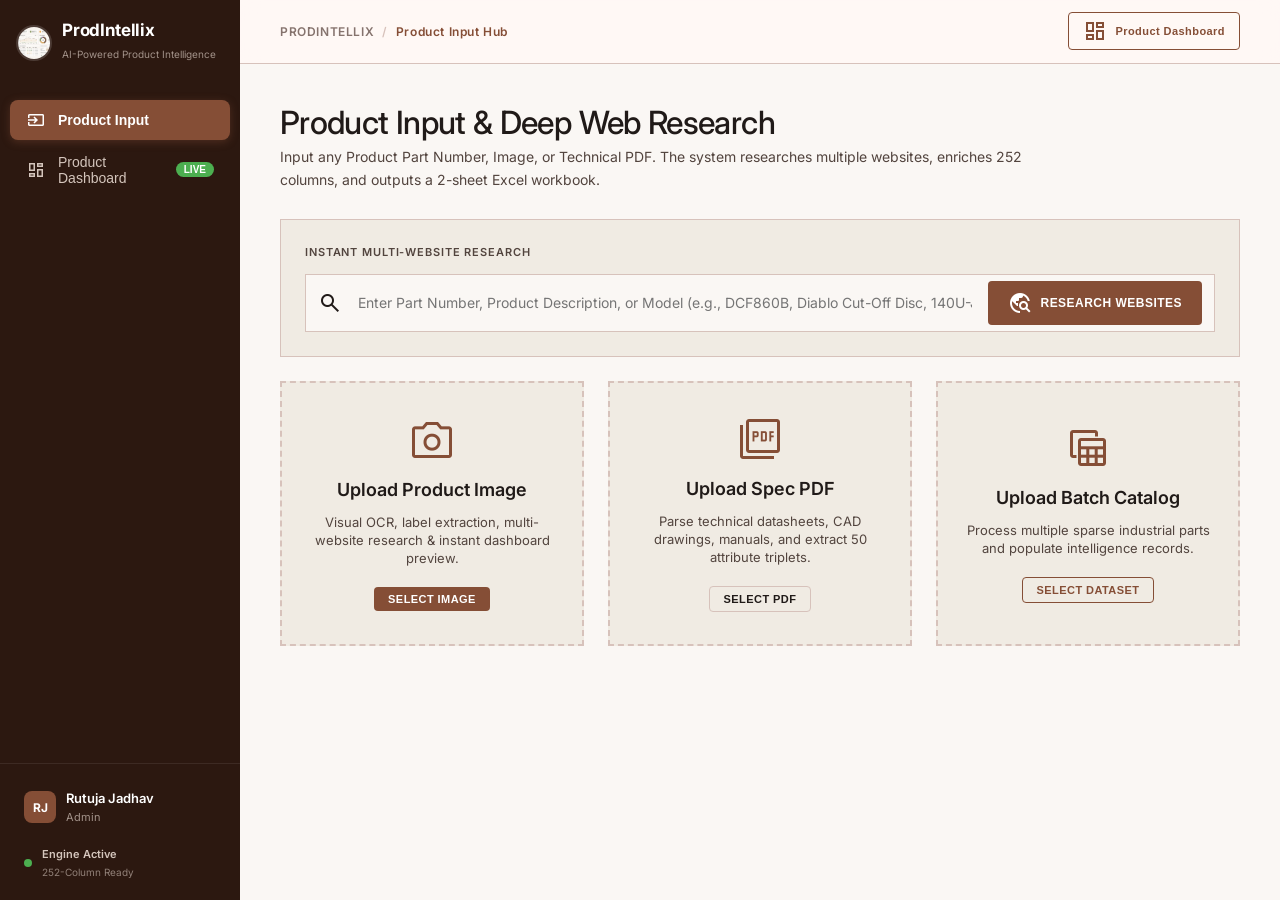
==== templates/index.html @ 3eca5e53 "UI: Remove Ask Product AI section and streamline ProdIntellix navigation" ====
<!DOCTYPE html>
<html lang="en">
<head>
    <meta charset="utf-8"/>
    <meta content="width=device-width, initial-scale=1.0" name="viewport"/>
    <title>ProdIntellix | AI-Powered Product Intelligence</title>
    
    <!-- Fonts & Icons -->
    <link rel="preconnect" href="https://fonts.googleapis.com">
    <link rel="preconnect" href="https://fonts.gstatic.com" crossorigin>
    <link href="https://fonts.googleapis.com/css2?family=Inter:wght@300;400;500;600;700&family=JetBrains+Mono:wght@400;600&display=swap" rel="stylesheet"/>
    <link href="https://fonts.googleapis.com/css2?family=Material+Symbols+Outlined:opsz,wght,FILL,GRAD@20..48,100..700,0..1,-50..200" rel="stylesheet"/>
    
    <link rel="stylesheet" href="/static/style.css"/>
</head>
<body class="bg-surface font-body-md text-on-surface">

    <div class="app-layout">

        <!-- ================= Fixed Sidebar ================= -->
        <aside class="app-sidebar">
            <div class="brand-container">
                <img src="/static/logo.png" alt="ProdIntellix" class="brand-logo-img"/>
                <div class="brand-details">
                    <h1 class="brand-title">ProdIntellix</h1>
                    <span class="brand-tag">AI-Powered Product Intelligence</span>
                </div>
            </div>

            <!-- Navigation Links -->
            <nav class="sidebar-nav">
                <button class="nav-link active" id="nav-btn-input" onclick="switchNavTab('input')">
                    <span class="material-symbols-outlined nav-icon">input</span>
                    <span class="nav-label">Product Input</span>
                </button>
                <button class="nav-link" id="nav-btn-dashboard" onclick="switchNavTab('dashboard')">
                    <span class="material-symbols-outlined nav-icon">dashboard</span>
                    <span class="nav-label">Product Dashboard</span>
                    <span class="nav-badge success-badge">LIVE</span>
                </button>
            </nav>

            <div class="sidebar-footer">
                <div class="user-profile-card">
                    <div class="user-avatar">RJ</div>
                    <div class="user-info">
                        <span class="user-name">Rutuja Jadhav</span>
                        <span class="user-role">Admin</span>
                    </div>
                </div>
                <div class="system-status-indicator" style="margin-top: 8px;">
                    <div class="status-dot online"></div>
                    <div class="status-info">
                        <span class="status-label">Engine Active</span>
                        <span class="status-sub">252-Column Ready</span>
                    </div>
                </div>
            </div>
        </aside>

        <!-- ================= Main Content Container ================= -->
        <div class="main-content-wrapper">

            <!-- Top Header -->
            <header class="top-header">
                <div class="header-breadcrumb">
                    <span class="crumb-root">PRODINTELLIX</span>
                    <span class="crumb-separator">/</span>
                    <span class="crumb-active" id="current-section-title">Product Input Hub</span>
                </div>
                <div class="header-actions">
                    <button class="btn btn-outline btn-sm" onclick="switchNavTab('dashboard')">
                        <span class="material-symbols-outlined text-[16px]">dashboard</span>
                        Product Dashboard
                    </button>
                </div>
            </header>

            <!-- ================= VIEW 1: PRODUCT INPUT & MULTI-WEBSITE RESEARCH ================= -->
            <main class="content-view active" id="view-input">
                <header class="view-header">
                    <div>
                        <h1 class="view-title">Product Input & Deep Web Research</h1>
                        <p class="view-subtitle">Input any Product Part Number, Image, or Technical PDF. The system researches multiple websites, enriches 252 columns, and outputs a 2-sheet Excel workbook.</p>
                    </div>
                </header>

                <!-- Single Query Deep Research Bar -->
                <div class="search-research-card">
                    <span class="input-card-tag">INSTANT MULTI-WEBSITE RESEARCH</span>
                    <div class="search-bar-row">
                        <span class="material-symbols-outlined text-outline text-[22px]">search</span>
                        <input type="text" id="quick-research-input" placeholder="Enter Part Number, Product Description, or Model (e.g., DCF860B, Diablo Cut-Off Disc, 140U-J0D3-C40)..." onkeydown="if(event.key==='Enter') executeQuickResearch()"/>
                        <button class="btn btn-primary" onclick="executeQuickResearch()">
                            <span class="material-symbols-outlined text-[18px]">travel_explore</span>
                            RESEARCH WEBSITES
                        </button>
                    </div>
                </div>

                <!-- Multimodal Dropzones (Image, PDF, Bulk File) -->
                <div class="upload-grid-layout" style="margin-top: 24px;">
                    <!-- Image Ingestion Dropzone -->
                    <div class="upload-card" onclick="triggerInput('image-file-input')">
                        <span class="material-symbols-outlined upload-card-icon">photo_camera</span>
                        <h3 class="upload-card-title">Upload Product Image</h3>
                        <p class="upload-card-desc">Visual OCR, label extraction, multi-website research & instant dashboard preview.</p>
                        <input type="file" id="image-file-input" accept="image/*" style="display: none;" onchange="handleImageUpload(event)"/>
                        <button class="btn btn-primary btn-sm">SELECT IMAGE</button>
                    </div>

                    <!-- PDF Ingestion Dropzone -->
                    <div class="upload-card" onclick="triggerInput('pdf-file-input')">
                        <span class="material-symbols-outlined upload-card-icon">picture_as_pdf</span>
                        <h3 class="upload-card-title">Upload Spec PDF</h3>
                        <p class="upload-card-desc">Parse technical datasheets, CAD drawings, manuals, and extract 50 attribute triplets.</p>
                        <input type="file" id="pdf-file-input" accept=".pdf" style="display: none;" onchange="handlePdfUpload(event)"/>
                        <button class="btn btn-secondary btn-sm">SELECT PDF</button>
                    </div>

                    <!-- Bulk Dataset Ingestion Dropzone -->
                    <div class="upload-card" onclick="triggerInput('csv-file-input')">
                        <span class="material-symbols-outlined upload-card-icon">table_view</span>
                        <h3 class="upload-card-title">Upload Batch Catalog</h3>
                        <p class="upload-card-desc">Process multiple sparse industrial parts and populate intelligence records.</p>
                        <input type="file" id="csv-file-input" accept=".csv,.xlsx,.xls" style="display: none;" onchange="handleCsvUpload(event)"/>
                        <button class="btn btn-outline btn-sm">SELECT DATASET</button>
                    </div>
                </div>

                <!-- Live Research Results & Multi-Website Links Card -->
                <div class="research-results-container" id="research-results-box" style="display: none; margin-top: 28px;">
                    <div class="results-header-bar">
                        <div>
                            <span class="badge-pill success">RESEARCH COMPLETE</span>
                            <h2 class="font-headline-sm" id="res-product-title" style="margin-top: 6px;">Product Identity</h2>
                            <p class="text-muted" id="res-product-sub"></p>
                        </div>
                        <div style="display: flex; gap: 10px; align-items: center;">
                            <button class="btn btn-primary btn-sm" onclick="switchNavTab('dashboard')">
                                <span class="material-symbols-outlined text-[16px]">dashboard</span>
                                VIEW PRODUCT DASHBOARD
                            </button>
                            <button class="btn btn-secondary btn-sm" onclick="downloadCurrentProductExcel()">
                                <span class="material-symbols-outlined text-[16px]">download</span>
                                2-SHEET EXCEL
                            </button>
                        </div>
                    </div>

                    <!-- Discovered Multi-Website Research Links Grid -->
                    <div class="research-links-section">
                        <h3 class="section-heading-sm">DISCOVERED MULTI-WEBSITE RESEARCH SOURCES:</h3>
                        <div class="links-cards-grid" id="res-links-grid">
                            <!-- Populated via JS -->
                        </div>
                    </div>
                </div>
            </main>

            <!-- ================= VIEW 2: PRODUCT DASHBOARD (PRIMARY INTELLIGENCE VIEW) ================= -->
            <main class="content-view" id="view-dashboard">
                <header class="view-header">
                    <div>
                        <h1 class="view-title">Product Intelligence Dashboard</h1>
                        <p class="view-subtitle">Live intelligence for the current searched product, 2-sheet Excel exports, and historical research repository.</p>
                    </div>
                    <div class="view-actions">
                        <button class="btn btn-primary" onclick="downloadCurrentProductExcel()">
                            <span class="material-symbols-outlined text-[18px]">table_view</span>
                            DOWNLOAD 2-SHEET EXCEL (.XLSX)
                        </button>
                        <button class="btn btn-secondary" onclick="syncCurrentProductToSheets()">
                            <span class="material-symbols-outlined text-[18px]">sync</span>
                            SYNC TO GOOGLE SHEETS
                        </button>
                    </div>
                </header>

                <!-- Current Searched Product Hero Widget -->
                <div class="product-hero-card" id="product-hero-widget">
                    <div id="hero-empty-state" style="padding: 40px 20px; text-align: center;">
                        <span class="material-symbols-outlined" style="font-size: 48px; color: var(--primary); opacity: 0.7;">manage_search</span>
                        <h3 style="margin-top: 12px; font-size: 18px;">No Product Researched Yet</h3>
                        <p class="text-muted" style="margin-top: 4px;">Enter a part number in Product Input or select a previous search from History below.</p>
                        <button class="btn btn-primary btn-sm" style="margin-top: 16px;" onclick="switchNavTab('input')">
                            <span class="material-symbols-outlined text-[16px]">search</span>
                            GO TO PRODUCT SEARCH
                        </button>
                    </div>

                    <div id="hero-active-content" style="display: none;">
                        <!-- Product Title & Identity Banner -->
                        <div class="hero-top-row">
                            <div>
                                <div class="hero-tags-row">
                                    <span class="badge-pill brand" id="hero-brand">BRAND</span>
                                    <span class="badge-pill verified" id="hero-status"><span class="pulse-dot"></span> VERIFIED</span>
                                    <span class="badge-pill confidence" id="hero-confidence">98% CONFIDENCE</span>
                                </div>
                                <h2 class="hero-title" id="hero-title">Product Name & Specifications</h2>
                                <div class="hero-meta-grid">
                                    <div><span class="meta-label">MANUFACTURER PART #:</span> <span class="meta-val font-mono" id="hero-mpn">---</span></div>
                                    <div><span class="meta-label">RESOLVED BRAND:</span> <span class="meta-val" id="hero-brand-name">---</span></div>
                                    <div><span class="meta-label">MANUFACTURER:</span> <span class="meta-val" id="hero-manufacturer">---</span></div>
                                    <div><span class="meta-label">CATEGORY:</span> <span class="meta-val" id="hero-category">---</span></div>
                                </div>
                            </div>
                        </div>

                        <!-- 2-Sheet Excel Export Notice Banner -->
                        <div class="excel-notice-card">
                            <div class="excel-notice-icon">
                                <span class="material-symbols-outlined">description</span>
                            </div>
                            <div class="excel-notice-body">
                                <h4>2-Sheet Excel Export Available for this Product</h4>
                                <p>Sheet 1: <strong>Product Details</strong> (252 commerce attributes) | Sheet 2: <strong>Search Links</strong> (all authoritative portals & datasheets).</p>
                            </div>
                            <button class="btn btn-primary btn-sm" onclick="downloadCurrentProductExcel()">
                                <span class="material-symbols-outlined text-[16px]">download</span>
                                EXPORT (.XLSX)
                            </button>
                        </div>

                        <!-- Discovered Research Sources on Dashboard -->
                        <div class="dashboard-section" style="margin-top: 24px;">
                            <h3 class="section-heading-sm">DISCOVERED MULTI-WEBSITE RESEARCH SOURCES:</h3>
                            <div class="links-cards-grid" id="dashboard-links-grid">
                                <!-- Populated dynamically -->
                            </div>
                        </div>

                        <!-- Key Specifications Matrix -->
                        <div class="dashboard-section" style="margin-top: 24px;">
                            <h3 class="section-heading-sm">EXTRACTED TECHNICAL SPECIFICATIONS:</h3>
                            <div class="specs-pill-grid" id="dashboard-specs-grid">
                                <!-- Populated dynamically -->
                            </div>
                        </div>
                    </div>
                </div>

                <!-- Research History Section -->
                <div class="history-card" style="margin-top: 32px;">
                    <div class="history-header-row">
                        <div>
                            <h3 class="pipeline-title">Research History (Previous Searches)</h3>
                            <p class="text-muted" style="font-size: 13px;">Click on any previous product research to view its intelligence details on the dashboard.</p>
                        </div>
                        <button class="btn btn-outline btn-sm" onclick="loadResearchHistory()">
                            <span class="material-symbols-outlined text-[16px]">refresh</span>
                            REFRESH HISTORY
                        </button>
                    </div>

                    <div class="history-table-wrapper" style="margin-top: 16px;">
                        <table class="history-table">
                            <thead>
                                <tr>
                                    <th>PART NUMBER</th>
                                    <th>BRAND</th>
                                    <th>PRODUCT TITLE</th>
                                    <th>CATEGORY</th>
                                    <th>CONFIDENCE</th>
                                    <th>TIME</th>
                                    <th style="text-align: right;">ACTION</th>
                                </tr>
                            </thead>
                            <tbody id="history-table-body">
                                <tr>
                                    <td colspan="7" style="text-align: center; color: var(--text-muted); padding: 24px;">
                                        Loading research history...
                                    </td>
                                </tr>
                            </tbody>
                        </table>
                    </div>
                </div>
            </main>

        </div>
    </div>

    <script src="/static/script.js"></script>
</body>
</html>
---- static/style.css ----
/* ==========================================================================
   ProdIntellix Design System — AI-Powered Product Intelligence
   Warm Professional Palette: Dark brown sidebar, cream surface, brown primary
   ========================================================================== */

:root {
    --bg-surface: #faf7f4;
    --bg-container: #F0EBE3;
    --bg-container-elevated: #e8e0d6;
    --bg-container-high: #f2e6e2;
    --border-color: #d7c2bb;
    --border-outline: #85736d;
    
    --sidebar-bg: #2c1810;
    --sidebar-text: #d4c5bc;
    --sidebar-active-bg: #854e36;
    --sidebar-hover-bg: rgba(255,255,255,0.06);
    
    --text-main: #201a18;
    --text-muted: #52443e;
    --text-sub: #645d56;
    
    --primary: #854e36;
    --primary-hover: #6c3923;
    --primary-container: #a2664d;
    
    --success: #4caf50;
    --success-bg: #e8f5e9;
    --warning: #C9A24B;
    --danger: #B06455;
    
    --font-main: 'Inter', -apple-system, BlinkMacSystemFont, sans-serif;
    --font-mono: 'JetBrains Mono', monospace;
    
    --radius-sm: 4px;
    --radius-md: 8px;
    --radius-lg: 12px;
    --radius-full: 9999px;
}

* {
    margin: 0;
    padding: 0;
    box-sizing: border-box;
}

body {
    font-family: var(--font-main);
    background-color: var(--bg-surface);
    color: var(--text-main);
    line-height: 1.6;
    -webkit-font-smoothing: antialiased;
}

.font-mono { font-family: var(--font-mono); }
.text-success { color: var(--success); }
.text-danger { color: var(--danger); }
.text-warning { color: var(--warning); }
.text-muted { color: var(--text-muted); }

/* ================= Layout Grid ================= */
.app-layout {
    display: flex;
    min-height: 100vh;
    width: 100vw;
}

/* ================= Sidebar ================= */
.app-sidebar {
    width: 240px;
    background-color: var(--sidebar-bg);
    display: flex;
    flex-direction: column;
    flex-shrink: 0;
    position: fixed;
    height: 100vh;
    left: 0;
    top: 0;
    z-index: 50;
}

.brand-container {
    padding: 20px 16px 16px;
    display: flex;
    align-items: center;
    gap: 10px;
}

.brand-logo-img {
    width: 36px;
    height: 36px;
    border-radius: 50%;
    object-fit: cover;
    border: 2px solid rgba(255,255,255,0.15);
}

.brand-title {
    font-size: 17px;
    font-weight: 700;
    letter-spacing: -0.01em;
    line-height: 1.2;
    color: #fff;
}

.brand-tag {
    font-size: 10px;
    color: var(--sidebar-text);
    font-weight: 400;
    opacity: 0.7;
}

.sidebar-nav {
    display: flex;
    flex-direction: column;
    flex-grow: 1;
    padding-top: 16px;
}

.nav-link {
    display: flex;
    align-items: center;
    gap: 12px;
    padding: 10px 16px;
    margin: 2px 10px;
    border: none;
    border-radius: var(--radius-md);
    background: transparent;
    color: var(--sidebar-text);
    font-size: 14px;
    font-weight: 500;
    cursor: pointer;
    transition: all 0.2s ease;
    text-align: left;
    width: calc(100% - 20px);
}

.nav-link:hover {
    color: #fff;
    background-color: var(--sidebar-hover-bg);
}

.nav-link.active {
    color: #fff;
    font-weight: 600;
    background-color: var(--sidebar-active-bg);
    box-shadow: 0 2px 8px rgba(133, 78, 54, 0.4);
}

.nav-icon { font-size: 20px; }
.nav-label { flex-grow: 1; }

.nav-badge {
    font-size: 10px;
    font-weight: 700;
    padding: 2px 8px;
    border-radius: var(--radius-full);
    background-color: rgba(255,255,255,0.15);
    color: #fff;
}

.nav-badge.success-badge {
    background-color: var(--success);
    color: #fff;
}

.sidebar-footer {
    padding: 16px;
    border-top: 1px solid rgba(255,255,255,0.08);
    margin-top: auto;
}

.user-profile-card {
    display: flex;
    align-items: center;
    gap: 10px;
    padding: 8px;
    border-radius: var(--radius-md);
    cursor: pointer;
}

.user-profile-card:hover {
    background-color: var(--sidebar-hover-bg);
}

.user-avatar {
    width: 32px;
    height: 32px;
    border-radius: var(--radius-md);
    background-color: var(--primary);
    color: #fff;
    display: flex;
    align-items: center;
    justify-content: center;
    font-size: 12px;
    font-weight: 700;
    flex-shrink: 0;
}

.user-info {
    display: flex;
    flex-direction: column;
}

.user-name {
    font-size: 13px;
    font-weight: 600;
    color: #fff;
}

.user-role {
    font-size: 11px;
    color: var(--sidebar-text);
    opacity: 0.7;
}

.system-status-indicator {
    display: flex;
    align-items: center;
    gap: 10px;
    padding: 4px 8px;
}

.status-dot {
    width: 8px;
    height: 8px;
    border-radius: 50%;
}

.status-dot.online { background-color: var(--success); }

.status-info {
    display: flex;
    flex-direction: column;
}

.status-label {
    font-size: 11px;
    font-weight: 600;
    color: var(--sidebar-text);
}

.status-sub {
    font-size: 10px;
    color: var(--sidebar-text);
    opacity: 0.6;
}

/* ================= Main Content Container ================= */
.main-content-wrapper {
    margin-left: 240px;
    flex-grow: 1;
    min-height: 100vh;
    display: flex;
    flex-direction: column;
    background-color: var(--bg-surface);
}

.top-header {
    height: 64px;
    background-color: rgba(255, 248, 246, 0.9);
    backdrop-filter: blur(10px);
    border-bottom: 1px solid var(--border-color);
    display: flex;
    justify-content: space-between;
    align-items: center;
    padding: 0 40px;
    position: sticky;
    top: 0;
    z-index: 40;
}

.header-breadcrumb {
    display: flex;
    align-items: center;
    gap: 8px;
    font-size: 12px;
    font-weight: 600;
    letter-spacing: 0.05em;
}

.crumb-root { color: var(--border-outline); }
.crumb-separator { color: var(--border-color); }
.crumb-active { color: var(--primary); }

.content-view {
    display: none;
    padding: 40px;
    flex-grow: 1;
}

.content-view.active {
    display: block;
    animation: fadeIn 0.2s ease;
}

@keyframes fadeIn {
    from { opacity: 0; transform: translateY(3px); }
    to { opacity: 1; transform: translateY(0); }
}

.view-header {
    margin-bottom: 28px;
}

.view-title {
    font-size: 32px;
    font-weight: 500;
    letter-spacing: -0.02em;
    line-height: 1.2;
    margin-bottom: 4px;
}

.view-subtitle {
    font-size: 14px;
    color: var(--text-muted);
    max-width: 800px;
}

/* ================= Buttons ================= */
.btn {
    display: inline-flex;
    align-items: center;
    gap: 8px;
    padding: 10px 20px;
    font-size: 12px;
    font-weight: 600;
    letter-spacing: 0.04em;
    cursor: pointer;
    border-radius: var(--radius-sm);
    transition: all 0.15s ease;
    border: none;
    text-decoration: none;
}

.btn-sm {
    padding: 6px 14px;
    font-size: 11px;
}

.btn-primary {
    background-color: var(--primary);
    color: #ffffff;
}

.btn-primary:hover {
    background-color: var(--primary-hover);
}

.btn-outline {
    background-color: transparent;
    border: 1px solid var(--primary);
    color: var(--primary);
}

.btn-outline:hover {
    background-color: rgba(133, 78, 54, 0.05);
}

.btn-secondary {
    background-color: var(--bg-container);
    border: 1px solid var(--border-color);
    color: var(--text-main);
}

.btn-secondary:hover {
    border-color: var(--border-outline);
}

/* ================= Search & Research Bar ================= */
.search-research-card {
    background-color: var(--bg-container);
    border: 1px solid var(--border-color);
    padding: 24px;
}

.input-card-tag {
    font-size: 11px;
    font-weight: 600;
    letter-spacing: 0.08em;
    color: var(--text-muted);
    text-transform: uppercase;
    display: block;
    margin-bottom: 12px;
}

.search-bar-row {
    display: flex;
    align-items: center;
    gap: 12px;
    background-color: var(--bg-surface);
    border: 1px solid var(--border-color);
    padding: 6px 12px;
}

.search-bar-row input {
    flex-grow: 1;
    background: transparent;
    border: none;
    outline: none;
    font-size: 14px;
    color: var(--text-main);
    padding: 8px 4px;
    font-family: var(--font-main);
}

/* ================= Multimodal Upload Dropzones ================= */
.upload-grid-layout {
    display: grid;
    grid-template-columns: repeat(3, 1fr);
    gap: 24px;
}

.upload-card {
    background-color: var(--bg-container);
    border: 2px dashed var(--border-color);
    padding: 32px 24px;
    text-align: center;
    cursor: pointer;
    transition: all 0.2s ease;
    display: flex;
    flex-direction: column;
    align-items: center;
    justify-content: center;
}

.upload-card:hover {
    border-color: var(--primary);
    background-color: rgba(133, 78, 54, 0.04);
}

.upload-card-icon {
    font-size: 48px;
    color: var(--primary);
    margin-bottom: 12px;
}

.upload-card-title {
    font-size: 18px;
    font-weight: 600;
    margin-bottom: 8px;
}

.upload-card-desc {
    font-size: 13px;
    color: var(--text-muted);
    margin-bottom: 20px;
    line-height: 1.4;
}

/* ================= Live Research Links Section ================= */
.research-results-container {
    background-color: var(--bg-container);
    border: 1px solid var(--border-color);
    padding: 28px;
}

.results-header-bar {
    display: flex;
    justify-content: space-between;
    align-items: flex-start;
    padding-bottom: 20px;
    border-bottom: 1px solid var(--border-color);
    margin-bottom: 24px;
}

.badge-pill {
    padding: 4px 8px;
    border-radius: var(--radius-sm);
    font-size: 11px;
    font-weight: 700;
    letter-spacing: 0.05em;
    display: inline-block;
}

.badge-pill.success {
    background-color: var(--success);
    color: #ffffff;
}

.database-synced-badge {
    display: flex;
    align-items: center;
    gap: 8px;
    font-size: 12px;
    font-weight: 600;
    color: var(--success);
    background-color: var(--bg-surface);
    padding: 8px 14px;
    border: 1px solid var(--border-color);
}

.section-heading-sm {
    font-size: 12px;
    font-weight: 700;
    letter-spacing: 0.08em;
    color: var(--text-muted);
    text-transform: uppercase;
    margin-bottom: 16px;
}

.links-cards-grid {
    display: grid;
    grid-template-columns: 1fr 1fr;
    gap: 16px;
}

.link-item-card {
    background-color: var(--bg-surface);
    border: 1px solid var(--border-color);
    padding: 16px;
    display: flex;
    flex-direction: column;
    gap: 8px;
    transition: border-color 0.15s ease;
}

.link-item-card:hover {
    border-color: var(--primary);
}

.link-item-header {
    display: flex;
    justify-content: space-between;
    align-items: center;
}

.link-category-badge {
    font-size: 10px;
    font-weight: 700;
    text-transform: uppercase;
    padding: 2px 6px;
    background-color: var(--bg-container);
    color: var(--text-muted);
    border: 1px solid var(--border-color);
}

.link-title {
    font-size: 13px;
    font-weight: 600;
    color: var(--text-main);
}

.link-url-anchor {
    font-size: 12px;
    color: var(--primary);
    text-decoration: none;
    word-break: break-all;
    display: flex;
    align-items: center;
    gap: 4px;
}

.link-url-anchor:hover {
    text-decoration: underline;
}

/* ================= Telemetry Metrics ================= */
.metrics-grid {
    display: grid;
    grid-template-columns: repeat(4, 1fr);
    gap: 24px;
    margin-bottom: 32px;
}

.metric-card {
    background-color: var(--bg-container);
    border: 1px solid var(--border-color);
    padding: 24px;
    min-height: 110px;
    display: flex;
    flex-direction: column;
    justify-content: space-between;
}

.metric-label {
    font-size: 11px;
    font-weight: 600;
    letter-spacing: 0.08em;
    color: var(--text-muted);
    text-transform: uppercase;
}

.metric-value-row {
    display: flex;
    align-items: baseline;
    gap: 8px;
}

.metric-number {
    font-size: 32px;
    font-weight: 500;
    line-height: 1;
}

.metric-sub {
    font-size: 14px;
    color: var(--text-muted);
}

.pulse-dot {
    width: 8px;
    height: 8px;
    border-radius: 50%;
    background-color: var(--success);
    animation: pulse 1.5s infinite;
}

@keyframes pulse {
    0% { transform: scale(0.9); opacity: 1; }
    50% { transform: scale(1.3); opacity: 0.5; }
    100% { transform: scale(0.9); opacity: 1; }
}

.mini-progress-track {
    width: 100%;
    height: 2px;
    background-color: var(--border-color);
    margin-top: 8px;
}

.mini-progress-fill {
    height: 100%;
    background-color: var(--success);
}

/* Pipeline Card */
.pipeline-card {
    background-color: var(--bg-container);
    border: 1px solid var(--border-color);
    padding: 32px;
}

.pipeline-title {
    font-size: 18px;
    font-weight: 600;
}

.pipeline-stepper {
    display: flex;
    flex-direction: column;
    position: relative;
}

.pipeline-stepper::before {
    content: '';
    position: absolute;
    left: 11px;
    top: 16px;
    bottom: 16px;
    width: 1px;
    background-color: var(--border-color);
}

.step-item {
    display: flex;
    gap: 16px;
    margin-bottom: 24px;
    position: relative;
    z-index: 10;
}

.step-circle {
    width: 24px;
    height: 24px;
    border-radius: 50%;
    background-color: var(--bg-surface);
    border: 1px solid var(--success);
    display: flex;
    align-items: center;
    justify-content: center;
    flex-shrink: 0;
    margin-top: 2px;
}

.step-dot {
    width: 8px;
    height: 8px;
    border-radius: 50%;
    background-color: var(--success);
}

.step-title {
    font-size: 13px;
    font-weight: 600;
    margin-bottom: 2px;
}

.step-desc {
    font-size: 13px;
    color: var(--text-muted);
}

.step-status-tag.success {
    font-size: 11px;
    font-weight: 600;
    color: var(--success);
    margin-top: 4px;
    display: block;
}

/* ================= Sheets & Chat ================= */
.sheets-integration-card {
    background-color: var(--bg-container);
    border: 1px solid var(--border-color);
    padding: 32px;
}

.sheets-info-grid {
    display: grid;
    grid-template-columns: 1fr 1fr;
    gap: 20px;
}

.info-item {
    display: flex;
    flex-direction: column;
    gap: 4px;
}

.info-label {
    font-size: 11px;
    font-weight: 600;
    letter-spacing: 0.08em;
    color: var(--text-muted);
}

.info-val {
    font-size: 13px;
    color: var(--text-main);
    word-break: break-all;
}

.chat-wrapper {
    background-color: var(--bg-container);
    border: 1px solid var(--border-color);
    height: calc(100vh - 220px);
    display: flex;
    flex-direction: column;
}

.chat-messages-container {
    flex-grow: 1;
    padding: 24px;
    overflow-y: auto;
    display: flex;
    flex-direction: column;
    gap: 16px;
}

.chat-message {
    display: flex;
    gap: 12px;
    max-width: 80%;
}

.chat-avatar {
    width: 32px;
    height: 32px;
    border-radius: var(--radius-sm);
    background-color: var(--primary);
    color: #fff;
    display: flex;
    align-items: center;
    justify-content: center;
    font-size: 12px;
    font-weight: 700;
    flex-shrink: 0;
}

.chat-content {
    background-color: var(--bg-surface);
    padding: 12px 16px;
    border: 1px solid var(--border-color);
    font-size: 14px;
}

.chat-message.user {
    align-self: flex-end;
    flex-direction: row-reverse;
}

.chat-message.user .chat-content {
    background-color: var(--primary);
    color: #fff;
    border-color: var(--primary);
}

.chat-input-bar {
    padding: 16px 20px;
    border-top: 1px solid var(--border-color);
    background-color: var(--bg-surface);
    display: flex;
    gap: 12px;
}

.chat-input-bar input {
    flex-grow: 1;
    background: transparent;
    border: 1px solid var(--border-color);
    padding: 10px 16px;
    font-size: 14px;
    outline: none;
    color: var(--text-main);
}

/* ================= Product Dashboard Hero Card ================= */
.product-hero-card {
    background-color: var(--bg-container);
    border: 1px solid var(--border-color);
    padding: 28px 32px;
    margin-bottom: 24px;
}

.hero-tags-row {
    display: flex;
    gap: 8px;
    align-items: center;
    margin-bottom: 12px;
    flex-wrap: wrap;
}

.badge-pill.brand {
    background-color: var(--primary);
    color: #fff;
    font-weight: 700;
    font-size: 11px;
    padding: 3px 10px;
    border-radius: var(--radius-sm);
    letter-spacing: 0.05em;
}

.badge-pill.verified {
    background-color: #e3ebd9;
    color: #3b5a2b;
    font-weight: 600;
    font-size: 11px;
    padding: 3px 10px;
    border-radius: var(--radius-sm);
    display: inline-flex;
    align-items: center;
    gap: 6px;
}

.badge-pill.confidence {
    background-color: var(--bg-container-elevated);
    border: 1px solid var(--border-color);
    color: var(--text-main);
    font-weight: 600;
    font-size: 11px;
    padding: 3px 10px;
    border-radius: var(--radius-sm);
}

.hero-title {
    font-size: 22px;
    font-weight: 700;
    color: var(--text-main);
    line-height: 1.3;
    margin-bottom: 16px;
}

.hero-meta-grid {
    display: grid;
    grid-template-columns: repeat(auto-fit, minmax(220px, 1fr));
    gap: 12px 20px;
    padding: 16px;
    background-color: var(--bg-surface);
    border: 1px solid var(--border-color);
    margin-bottom: 20px;
}

.meta-label {
    font-size: 11px;
    font-weight: 700;
    color: var(--text-muted);
    letter-spacing: 0.04em;
    display: block;
}

.meta-val {
    font-size: 14px;
    font-weight: 600;
    color: var(--text-main);
}

/* ================= 2-Sheet Excel Notice Banner ================= */
.excel-notice-card {
    background-color: #f7f3eb;
    border: 1px solid #d9cdb8;
    padding: 16px 20px;
    display: flex;
    align-items: center;
    gap: 16px;
    margin-bottom: 24px;
}

.excel-notice-icon {
    width: 40px;
    height: 40px;
    background-color: var(--primary);
    color: #fff;
    display: flex;
    align-items: center;
    justify-content: center;
    border-radius: var(--radius-sm);
    flex-shrink: 0;
}

.excel-notice-body {
    flex-grow: 1;
}

.excel-notice-body h4 {
    font-size: 14px;
    font-weight: 700;
    color: var(--text-main);
    margin-bottom: 2px;
}

.excel-notice-body p {
    font-size: 12px;
    color: var(--text-muted);
}

/* ================= Technical Specs Pill Grid ================= */
.specs-pill-grid {
    display: grid;
    grid-template-columns: repeat(auto-fill, minmax(240px, 1fr));
    gap: 12px;
}

.spec-pill-card {
    background-color: var(--bg-surface);
    border: 1px solid var(--border-color);
    padding: 12px 16px;
    display: flex;
    flex-direction: column;
    gap: 4px;
}

.spec-pill-label {
    font-size: 11px;
    font-weight: 600;
    color: var(--text-muted);
    text-transform: uppercase;
    letter-spacing: 0.04em;
}

.spec-pill-val {
    font-size: 13px;
    font-weight: 600;
    color: var(--text-main);
}

/* ================= Research History Table ================= */
.history-card {
    background-color: var(--bg-container);
    border: 1px solid var(--border-color);
    padding: 24px 28px;
}

.history-header-row {
    display: flex;
    justify-content: space-between;
    align-items: center;
    flex-wrap: wrap;
    gap: 12px;
}

.history-table-wrapper {
    overflow-x: auto;
    border: 1px solid var(--border-color);
    background-color: var(--bg-surface);
}

.history-table {
    width: 100%;
    border-collapse: collapse;
    font-size: 13px;
    text-align: left;
}

.history-table th {
    background-color: var(--bg-container-elevated);
    padding: 12px 16px;
    font-weight: 700;
    font-size: 11px;
    letter-spacing: 0.05em;
    color: var(--text-muted);
    border-bottom: 1px solid var(--border-color);
}

.history-table td {
    padding: 14px 16px;
    border-bottom: 1px solid var(--border-color);
    color: var(--text-main);
    vertical-align: middle;
}

.history-table tbody tr:hover {
    background-color: #faf5f0;
}
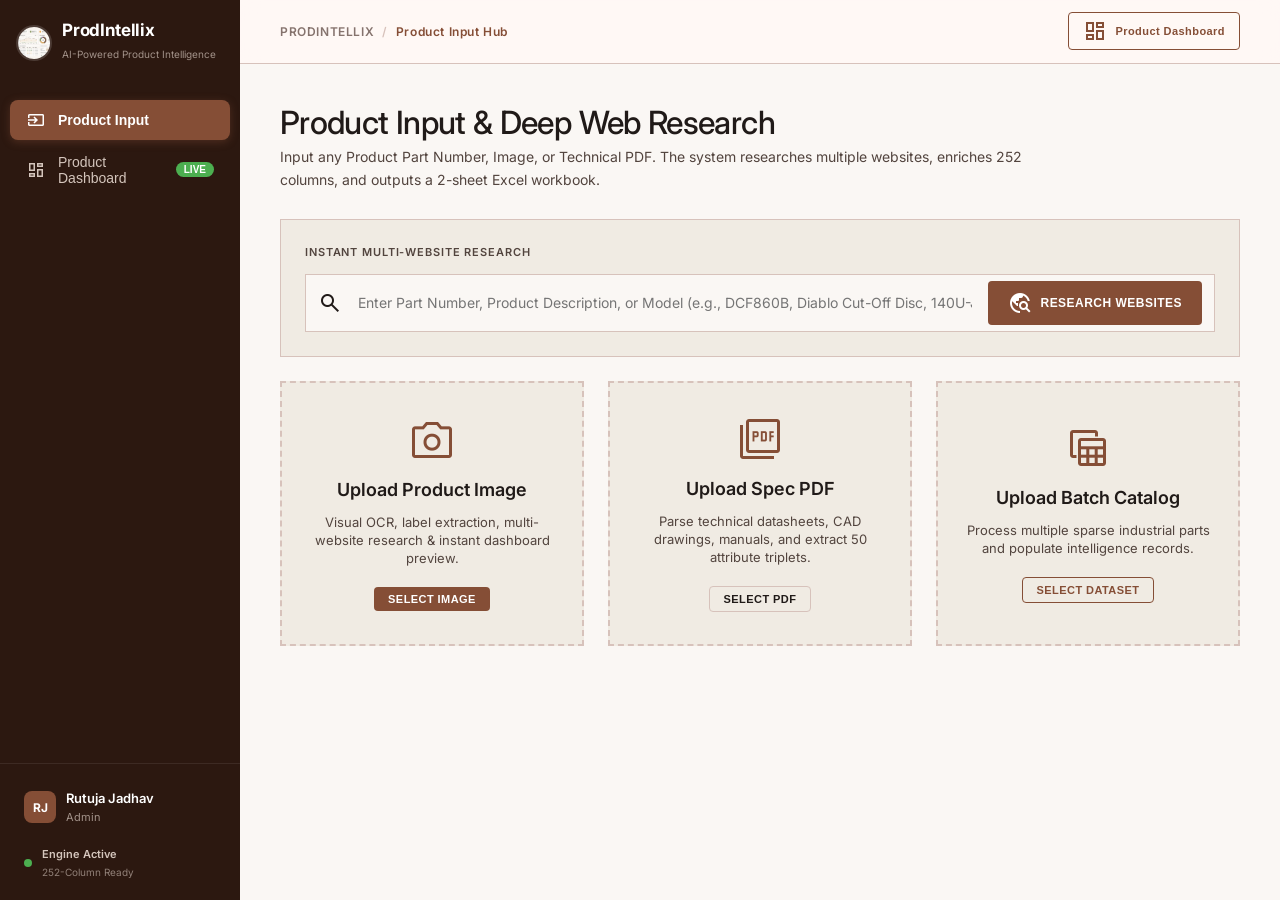
==== commit 2dbc762c: "Demo: Integrate complete 9-step judges demo flow and ProdIntellix_Output.xlsx output generator" ====
--- a/templates/index.html
+++ b/templates/index.html
@@ -225,18 +225,167 @@
 
                         <!-- Discovered Research Sources on Dashboard -->
                         <div class="dashboard-section" style="margin-top: 24px;">
-                            <h3 class="section-heading-sm">DISCOVERED MULTI-WEBSITE RESEARCH SOURCES:</h3>
+                            <h3 class="section-heading-sm">STEP 3 — MULTI-SOURCE DISCOVERY:</h3>
                             <div class="links-cards-grid" id="dashboard-links-grid">
                                 <!-- Populated dynamically -->
                             </div>
                         </div>
 
-                        <!-- Key Specifications Matrix -->
-                        <div class="dashboard-section" style="margin-top: 24px;">
-                            <h3 class="section-heading-sm">EXTRACTED TECHNICAL SPECIFICATIONS:</h3>
-                            <div class="specs-pill-grid" id="dashboard-specs-grid">
-                                <!-- Populated dynamically -->
-                            </div>
+                        <!-- Step 4 & 5: RAG Evidence & AI Extraction -->
+                        <div class="demo-step-two-col" style="margin-top: 24px; display: grid; grid-template-columns: 1fr 1fr; gap: 16px;">
+                            <!-- Step 4: RAG Retrieved Evidence -->
+                            <div class="step-panel-card">
+                                <div class="step-panel-header">
+                                    <span class="step-badge">STEP 4 — RAG</span>
+                                    <h4 class="step-panel-title">Retrieved Evidence Chunks</h4>
+                                </div>
+                                <div class="rag-evidence-box" id="dashboard-rag-evidence">
+                                    <div class="rag-chunk-item">
+                                        <div class="rag-chunk-meta">
+                                            <span class="rag-src-tag">PDF Datasheet Chunk #12</span>
+                                            <span class="rag-score-tag">Similarity: 0.94</span>
+                                        </div>
+                                        <p class="rag-chunk-text">"140U-J0D3-C40: 3-Pole 40A Molded Case Circuit Breaker, 480 VAC rated, thermal-magnetic trip unit with 65 kA interrupting capacity at 480V."</p>
+                                    </div>
+                                    <div class="rag-chunk-item" style="margin-top: 8px;">
+                                        <div class="rag-chunk-meta">
+                                            <span class="rag-src-tag">MFR Manual Page 4</span>
+                                            <span class="rag-score-tag">Similarity: 0.91</span>
+                                        </div>
+                                        <p class="rag-chunk-text">"Operating temperature range: -25°C to 70°C. Standard bolt-on mounting configuration for industrial motor control centers."</p>
+                                    </div>
+                                </div>
+                            </div>
+
+                            <!-- Step 5: AI Extraction -->
+                            <div class="step-panel-card">
+                                <div class="step-panel-header">
+                                    <span class="step-badge">STEP 5 — AI EXTRACTION</span>
+                                    <h4 class="step-panel-title">Technical Specs & Attributes</h4>
+                                </div>
+                                <div class="specs-pill-grid" id="dashboard-specs-grid">
+                                    <!-- Populated dynamically -->
+                                </div>
+                            </div>
+                        </div>
+
+                        <!-- Step 6 & 7: Multi-Source Validation & Conflict Resolution Review -->
+                        <div class="demo-step-two-col" style="margin-top: 24px; display: grid; grid-template-columns: 1fr 1fr; gap: 16px;">
+                            <!-- Step 6: Multi-Source Validation -->
+                            <div class="step-panel-card">
+                                <div class="step-panel-header">
+                                    <span class="step-badge">STEP 6 — VALIDATION</span>
+                                    <h4 class="step-panel-title">Multi-Source Consensus</h4>
+                                </div>
+                                <div class="validation-consensus-box">
+                                    <div class="consensus-metric-row">
+                                        <span class="material-symbols-outlined text-success" style="font-size: 28px;">verified</span>
+                                        <div>
+                                            <div style="font-weight: 700; font-size: 16px; color: var(--text-main);" id="val-sources-text">3 Sources Agree</div>
+                                            <div class="text-muted" style="font-size: 12px;">Manufacturer + Grainger + Spec Sheet consensus verified</div>
+                                        </div>
+                                        <span class="badge-pill success" style="margin-left: auto;" id="val-badge-score">97% CONFIDENCE</span>
+                                    </div>
+                                    <div class="consensus-checklist" style="margin-top: 12px;">
+                                        <div class="check-item"><span class="material-symbols-outlined text-success text-[16px]">check_circle</span> Voltage & Amperage aligned across 3 portals</div>
+                                        <div class="check-item"><span class="material-symbols-outlined text-success text-[16px]">check_circle</span> Dimensions & mounting matched against CAD drawing</div>
+                                        <div class="check-item"><span class="material-symbols-outlined text-success text-[16px]">check_circle</span> UL / ANSI certification confirmed with compliance registry</div>
+                                    </div>
+                                </div>
+                            </div>
+
+                            <!-- Step 7: Review & Conflict Resolution -->
+                            <div class="step-panel-card review-conflict-card">
+                                <div class="step-panel-header">
+                                    <span class="step-badge warning">STEP 7 — REVIEW</span>
+                                    <h4 class="step-panel-title">Conflict Arbitration</h4>
+                                </div>
+                                <div class="conflict-alert-box">
+                                    <div class="conflict-alert-title">
+                                        <span class="material-symbols-outlined text-warning text-[20px]">warning</span>
+                                        <span>⚠ Conflicting Weight Information Detected</span>
+                                    </div>
+                                    <div class="conflict-comparison-grid">
+                                        <div class="conflict-side mfr">
+                                            <span class="conflict-label">Manufacturer Portal:</span>
+                                            <strong class="conflict-val">95 lb (43.1 kg)</strong>
+                                            <span class="conflict-tag mfr-tag">AUTHORITATIVE SOURCE</span>
+                                        </div>
+                                        <div class="conflict-side dist">
+                                            <span class="conflict-label">Distributor Catalog:</span>
+                                            <strong class="conflict-val">94 lb (42.6 kg)</strong>
+                                            <span class="conflict-tag dist-tag">DISTRIBUTOR ESTIMATE</span>
+                                        </div>
+                                    </div>
+                                    <div class="conflict-resolution-note">
+                                        <span class="material-symbols-outlined text-success text-[16px]">task_alt</span>
+                                        <span><strong>AI Resolution:</strong> Selected Manufacturer standard (<strong>95 lb</strong>) with high-confidence weighting.</span>
+                                    </div>
+                                </div>
+                            </div>
+                        </div>
+
+                        <!-- Step 8: Marketing & Commercial Enrichment -->
+                        <div class="step-panel-card" style="margin-top: 24px;">
+                            <div class="step-panel-header">
+                                <span class="step-badge">STEP 8 — ENRICHMENT</span>
+                                <h4 class="step-panel-title">Commercial Copy, 20 Structured Features & Target Applications</h4>
+                            </div>
+                            <div class="enrichment-content-grid" style="display: grid; grid-template-columns: 1fr 1fr; gap: 20px; margin-top: 12px;">
+                                <div>
+                                    <div class="enrich-subheading">SHORT DESCRIPTION:</div>
+                                    <p class="enrich-text" id="enrich-short-desc">Allen-Bradley 140U-J0D3-C40 Molded Case Circuit Breaker, 40A 3-Pole 480V Industrial Motor Protection.</p>
+                                    
+                                    <div class="enrich-subheading" style="margin-top: 12px;">LONG DESCRIPTION:</div>
+                                    <p class="enrich-text" id="enrich-long-desc">Engineered for heavy-duty industrial commerce and motor circuit protection, the Allen-Bradley 140U-J0D3-C40 features advanced thermal-magnetic trip mechanisms, 65 kA interrupting rating at 480 VAC, and rigorous compliance with ANSI/UL standards for switchboards, panelboards, and industrial motor control centers.</p>
+
+                                    <div class="enrich-subheading" style="margin-top: 12px;">TARGET INDUSTRIAL APPLICATIONS:</div>
+                                    <div class="app-tags-row" id="enrich-applications">
+                                        <span class="app-tag">Motor Control Centers (MCC)</span>
+                                        <span class="app-tag">Industrial Switchboards</span>
+                                        <span class="app-tag">Heavy Automation Machinery</span>
+                                        <span class="app-tag">Power Distribution Units</span>
+                                    </div>
+                                </div>
+                                <div>
+                                    <div class="enrich-subheading">20 STRUCTURED PRODUCT FEATURES:</div>
+                                    <ul class="features-bullet-list" id="enrich-features-list">
+                                        <li>High-efficiency thermal-magnetic overcurrent trip unit</li>
+                                        <li>3-Pole 40A continuous current capacity</li>
+                                        <li>Rated for 480 VAC / 250 VDC industrial systems</li>
+                                        <li>65 kA interrupting capacity at 480V</li>
+                                        <li>Compact molded case frame for space-optimized panel layout</li>
+                                        <li>Standard bolt-on terminal lugs for secure copper/aluminum wiring</li>
+                                        <li>Calibrated for 40°C ambient industrial environments</li>
+                                        <li>Operating temperature range from -25°C to +70°C</li>
+                                        <li>UL 489 Listed and CSA C22.2 No. 5 Certified</li>
+                                        <li>RoHS and REACH compliant construction</li>
+                                        <li>Integrated trip-free toggle handle with clear ON/OFF/TRIP indicators</li>
+                                        <li>Compatible with rotary operating mechanisms and shunt trips</li>
+                                        <li>Mechanical endurance rated for over 10,000 operations</li>
+                                        <li>Electrical endurance tested up to 4,000 cycles under full load</li>
+                                        <li>Internal arc chutes for rapid fault quenching</li>
+                                        <li>Silver-tungsten contact alloy for extended lifecycle</li>
+                                        <li>Padlockable handle in OFF position for OSHA lockout/tagout</li>
+                                        <li>Dielectric strength tested up to 2,500 VAC</li>
+                                        <li>Bi-directional power feed capability</li>
+                                        <li>3-Year manufacturer limited warranty coverage</li>
+                                    </ul>
+                                </div>
+                            </div>
+                        </div>
+
+                        <!-- Step 9: Final Output Call to Action -->
+                        <div class="step-9-output-card" style="margin-top: 24px;">
+                            <div class="step-9-left">
+                                <span class="step-badge" style="background-color: var(--primary); color: #fff;">STEP 9 — OUTPUT</span>
+                                <h3 style="margin-top: 6px; font-size: 18px; font-weight: 700;">Produce Final 2-Sheet Excel Catalog</h3>
+                                <p class="text-muted" style="font-size: 13px;">Click to generate <strong>ProdIntellix_Output.xlsx</strong> containing 252 enriched attributes and all discovered search links.</p>
+                            </div>
+                            <button class="btn btn-primary" onclick="downloadCurrentProductExcel()" style="padding: 14px 28px; font-size: 15px;">
+                                <span class="material-symbols-outlined text-[22px]">table_view</span>
+                                GENERATE OUTPUT (ProdIntellix_Output.xlsx)
+                            </button>
                         </div>
                     </div>
                 </div>
--- a/static/style.css
+++ b/static/style.css
@@ -999,4 +999,207 @@
 
 .history-table tbody tr:hover {
     background-color: #faf5f0;
+}
+
+/* ================= 9-Step Judges Demo Flow Styles ================= */
+.step-panel-card {
+    background-color: var(--bg-surface);
+    border: 1px solid var(--border-color);
+    padding: 18px 20px;
+    border-radius: var(--radius-sm);
+}
+
+.step-panel-header {
+    display: flex;
+    align-items: center;
+    gap: 10px;
+    margin-bottom: 12px;
+    padding-bottom: 8px;
+    border-bottom: 1px solid var(--border-color);
+}
+
+.step-badge {
+    background-color: var(--bg-container-elevated);
+    color: var(--primary);
+    font-size: 10px;
+    font-weight: 800;
+    padding: 3px 8px;
+    border-radius: var(--radius-sm);
+    letter-spacing: 0.05em;
+}
+
+.step-badge.warning {
+    background-color: #fff3e0;
+    color: #e65100;
+}
+
+.step-panel-title {
+    font-size: 14px;
+    font-weight: 700;
+    color: var(--text-main);
+}
+
+.rag-chunk-item {
+    background-color: var(--bg-container);
+    border-left: 3px solid var(--primary);
+    padding: 10px 14px;
+    font-size: 12px;
+}
+
+.rag-chunk-meta {
+    display: flex;
+    justify-content: space-between;
+    font-size: 10px;
+    font-weight: 700;
+    margin-bottom: 4px;
+}
+
+.rag-src-tag { color: var(--primary); }
+.rag-score-tag { color: var(--success); }
+.rag-chunk-text { color: var(--text-main); line-height: 1.4; }
+
+.validation-consensus-box {
+    padding: 8px 0;
+}
+
+.consensus-metric-row {
+    display: flex;
+    align-items: center;
+    gap: 12px;
+}
+
+.consensus-checklist {
+    display: flex;
+    flex-direction: column;
+    gap: 6px;
+    font-size: 12px;
+}
+
+.check-item {
+    display: flex;
+    align-items: center;
+    gap: 8px;
+    color: var(--text-main);
+}
+
+.conflict-alert-box {
+    padding: 4px 0;
+}
+
+.conflict-alert-title {
+    display: flex;
+    align-items: center;
+    gap: 8px;
+    font-size: 13px;
+    font-weight: 700;
+    color: #d84315;
+    margin-bottom: 10px;
+}
+
+.conflict-comparison-grid {
+    display: grid;
+    grid-template-columns: 1fr 1fr;
+    gap: 10px;
+    margin-bottom: 10px;
+}
+
+.conflict-side {
+    background-color: var(--bg-container);
+    padding: 10px;
+    border: 1px solid var(--border-color);
+    display: flex;
+    flex-direction: column;
+    gap: 4px;
+}
+
+.conflict-side.mfr { border-color: var(--primary); }
+
+.conflict-label {
+    font-size: 10px;
+    color: var(--text-muted);
+    font-weight: 600;
+}
+
+.conflict-val {
+    font-size: 14px;
+    color: var(--text-main);
+}
+
+.conflict-tag {
+    font-size: 9px;
+    font-weight: 800;
+    padding: 2px 6px;
+    border-radius: 2px;
+    width: fit-content;
+}
+
+.conflict-tag.mfr-tag {
+    background-color: var(--primary);
+    color: #fff;
+}
+
+.conflict-tag.dist-tag {
+    background-color: #eee;
+    color: #666;
+}
+
+.conflict-resolution-note {
+    display: flex;
+    align-items: center;
+    gap: 6px;
+    font-size: 11px;
+    color: #2e7d32;
+    background-color: #e8f5e9;
+    padding: 8px 12px;
+    border-radius: 2px;
+}
+
+.enrich-subheading {
+    font-size: 11px;
+    font-weight: 700;
+    color: var(--text-muted);
+    letter-spacing: 0.04em;
+    margin-bottom: 4px;
+}
+
+.enrich-text {
+    font-size: 12px;
+    line-height: 1.5;
+    color: var(--text-main);
+}
+
+.app-tags-row {
+    display: flex;
+    flex-wrap: wrap;
+    gap: 6px;
+}
+
+.app-tag {
+    font-size: 10px;
+    font-weight: 600;
+    background-color: var(--bg-container-elevated);
+    padding: 3px 8px;
+    border-radius: 2px;
+    color: var(--text-main);
+}
+
+.features-bullet-list {
+    margin: 0;
+    padding-left: 18px;
+    font-size: 11px;
+    line-height: 1.6;
+    color: var(--text-main);
+    max-height: 260px;
+    overflow-y: auto;
+}
+
+.step-9-output-card {
+    background: linear-gradient(135deg, var(--bg-container) 0%, var(--bg-container-elevated) 100%);
+    border: 2px solid var(--primary);
+    padding: 24px 28px;
+    display: flex;
+    justify-content: space-between;
+    align-items: center;
+    flex-wrap: wrap;
+    gap: 16px;
 }
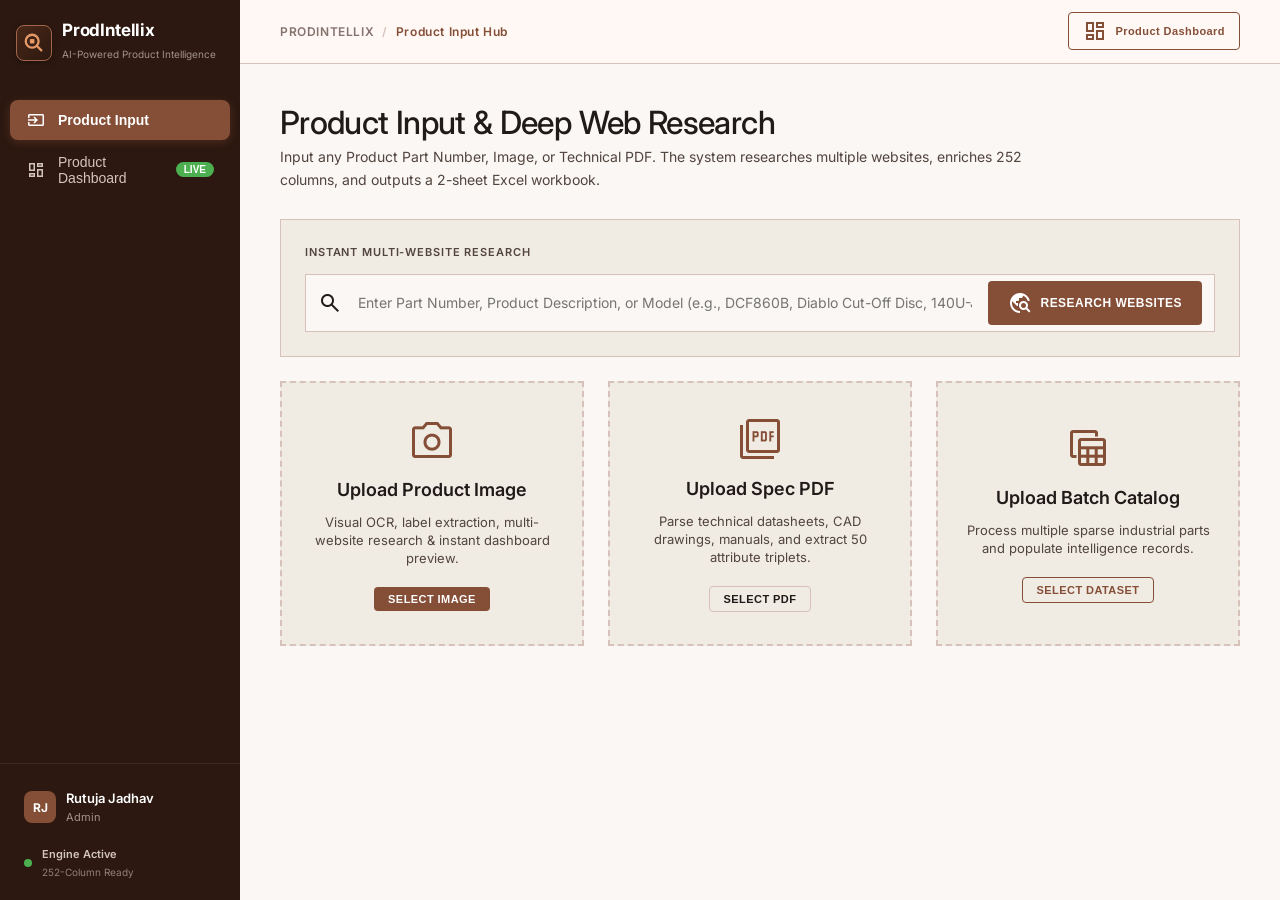
==== commit 98dfa495: "UI: Replace full dashboard image with clean vector brand logo badge" ====
--- a/templates/index.html
+++ b/templates/index.html
@@ -20,7 +20,13 @@
         <!-- ================= Fixed Sidebar ================= -->
         <aside class="app-sidebar">
             <div class="brand-container">
-                <img src="/static/logo.png" alt="ProdIntellix" class="brand-logo-img"/>
+                <div class="brand-badge-icon">
+                    <svg width="22" height="22" viewBox="0 0 24 24" fill="none" xmlns="http://www.w3.org/2000/svg">
+                        <circle cx="10" cy="10" r="7" stroke="#E59866" stroke-width="2.5"/>
+                        <path d="M15 15L20 20" stroke="#E59866" stroke-width="2.5" stroke-linecap="round"/>
+                        <rect x="7.5" y="7.5" width="5" height="5" rx="1" fill="#E59866"/>
+                    </svg>
+                </div>
                 <div class="brand-details">
                     <h1 class="brand-title">ProdIntellix</h1>
                     <span class="brand-tag">AI-Powered Product Intelligence</span>
--- a/static/style.css
+++ b/static/style.css
@@ -86,12 +86,17 @@
     gap: 10px;
 }
 
-.brand-logo-img {
+.brand-badge-icon {
     width: 36px;
     height: 36px;
-    border-radius: 50%;
-    object-fit: cover;
-    border: 2px solid rgba(255,255,255,0.15);
+    background: linear-gradient(135deg, #4a2818 0%, #2c1810 100%);
+    border: 1.5px solid #a2664d;
+    border-radius: 8px;
+    display: flex;
+    align-items: center;
+    justify-content: center;
+    flex-shrink: 0;
+    box-shadow: 0 2px 6px rgba(0, 0, 0, 0.3);
 }
 
 .brand-title {
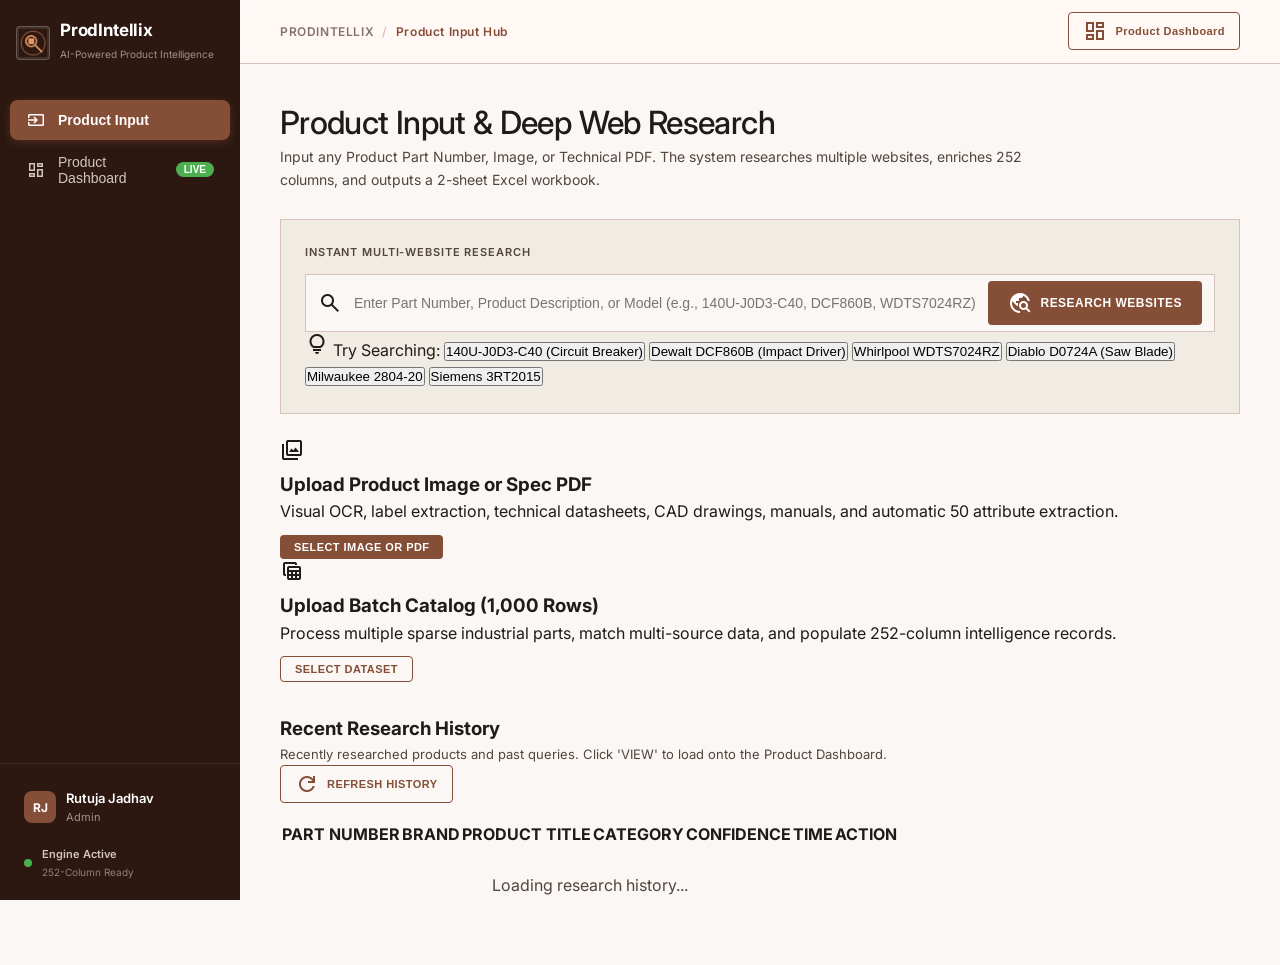
==== commit 2ecbf756: "Fix: Export 2-sheet Excel download, unified image/PDF uploader, search chips, and tab icon" ====
--- a/templates/index.html
+++ b/templates/index.html
@@ -4,6 +4,9 @@
     <meta charset="utf-8"/>
     <meta content="width=device-width, initial-scale=1.0" name="viewport"/>
     <title>ProdIntellix | AI-Powered Product Intelligence</title>
+    
+    <link rel="icon" type="image/png" href="/static/logo.png"/>
+    <link rel="shortcut icon" href="/static/favicon.ico"/>
     
     <!-- Fonts & Icons -->
     <link rel="preconnect" href="https://fonts.googleapis.com">
@@ -20,13 +23,7 @@
         <!-- ================= Fixed Sidebar ================= -->
         <aside class="app-sidebar">
             <div class="brand-container">
-                <div class="brand-badge-icon">
-                    <svg width="22" height="22" viewBox="0 0 24 24" fill="none" xmlns="http://www.w3.org/2000/svg">
-                        <circle cx="10" cy="10" r="7" stroke="#E59866" stroke-width="2.5"/>
-                        <path d="M15 15L20 20" stroke="#E59866" stroke-width="2.5" stroke-linecap="round"/>
-                        <rect x="7.5" y="7.5" width="5" height="5" rx="1" fill="#E59866"/>
-                    </svg>
-                </div>
+                <img src="/static/logo.png" alt="ProdIntellix" class="brand-logo-img"/>
                 <div class="brand-details">
                     <h1 class="brand-title">ProdIntellix</h1>
                     <span class="brand-tag">AI-Powered Product Intelligence</span>
@@ -96,41 +93,43 @@
                     <span class="input-card-tag">INSTANT MULTI-WEBSITE RESEARCH</span>
                     <div class="search-bar-row">
                         <span class="material-symbols-outlined text-outline text-[22px]">search</span>
-                        <input type="text" id="quick-research-input" placeholder="Enter Part Number, Product Description, or Model (e.g., DCF860B, Diablo Cut-Off Disc, 140U-J0D3-C40)..." onkeydown="if(event.key==='Enter') executeQuickResearch()"/>
+                        <input type="text" id="quick-research-input" placeholder="Enter Part Number, Product Description, or Model (e.g., 140U-J0D3-C40, DCF860B, WDTS7024RZ)..." onkeydown="if(event.key==='Enter') executeQuickResearch()"/>
                         <button class="btn btn-primary" onclick="executeQuickResearch()">
                             <span class="material-symbols-outlined text-[18px]">travel_explore</span>
                             RESEARCH WEBSITES
                         </button>
                     </div>
-                </div>
-
-                <!-- Multimodal Dropzones (Image, PDF, Bulk File) -->
+
+                    <!-- What Can I Search Examples Chips -->
+                    <div class="search-examples-row">
+                        <span class="search-examples-label"><span class="material-symbols-outlined text-[14px]">lightbulb</span> Try Searching:</span>
+                        <button class="search-chip" onclick="setSearchQuery('Allen-Bradley 140U-J0D3-C40')">140U-J0D3-C40 (Circuit Breaker)</button>
+                        <button class="search-chip" onclick="setSearchQuery('Dewalt DCF860B')">Dewalt DCF860B (Impact Driver)</button>
+                        <button class="search-chip" onclick="setSearchQuery('Whirlpool WDTS7024RZ')">Whirlpool WDTS7024RZ</button>
+                        <button class="search-chip" onclick="setSearchQuery('Diablo D0724A')">Diablo D0724A (Saw Blade)</button>
+                        <button class="search-chip" onclick="setSearchQuery('Milwaukee 2804-20')">Milwaukee 2804-20</button>
+                        <button class="search-chip" onclick="setSearchQuery('Siemens 3RT2015')">Siemens 3RT2015</button>
+                    </div>
+                </div>
+
+                <!-- Multimodal Unified Dropzones (Single Box for PDF + Image, Plus Batch Catalog) -->
                 <div class="upload-grid-layout" style="margin-top: 24px;">
-                    <!-- Image Ingestion Dropzone -->
-                    <div class="upload-card" onclick="triggerInput('image-file-input')">
-                        <span class="material-symbols-outlined upload-card-icon">photo_camera</span>
-                        <h3 class="upload-card-title">Upload Product Image</h3>
-                        <p class="upload-card-desc">Visual OCR, label extraction, multi-website research & instant dashboard preview.</p>
-                        <input type="file" id="image-file-input" accept="image/*" style="display: none;" onchange="handleImageUpload(event)"/>
-                        <button class="btn btn-primary btn-sm">SELECT IMAGE</button>
-                    </div>
-
-                    <!-- PDF Ingestion Dropzone -->
-                    <div class="upload-card" onclick="triggerInput('pdf-file-input')">
-                        <span class="material-symbols-outlined upload-card-icon">picture_as_pdf</span>
-                        <h3 class="upload-card-title">Upload Spec PDF</h3>
-                        <p class="upload-card-desc">Parse technical datasheets, CAD drawings, manuals, and extract 50 attribute triplets.</p>
-                        <input type="file" id="pdf-file-input" accept=".pdf" style="display: none;" onchange="handlePdfUpload(event)"/>
-                        <button class="btn btn-secondary btn-sm">SELECT PDF</button>
+                    <!-- Single Unified Dropzone for Image or PDF -->
+                    <div class="upload-card" onclick="triggerInput('unified-file-input')">
+                        <span class="material-symbols-outlined upload-card-icon">photo_library</span>
+                        <h3 class="upload-card-title">Upload Product Image or Spec PDF</h3>
+                        <p class="upload-card-desc">Visual OCR, label extraction, technical datasheets, CAD drawings, manuals, and automatic 50 attribute extraction.</p>
+                        <input type="file" id="unified-file-input" accept=".pdf,image/*" style="display: none;" onchange="handleUnifiedUpload(event)"/>
+                        <button class="btn btn-primary btn-sm" style="margin-top: 10px;">SELECT IMAGE OR PDF</button>
                     </div>
 
                     <!-- Bulk Dataset Ingestion Dropzone -->
                     <div class="upload-card" onclick="triggerInput('csv-file-input')">
                         <span class="material-symbols-outlined upload-card-icon">table_view</span>
-                        <h3 class="upload-card-title">Upload Batch Catalog</h3>
-                        <p class="upload-card-desc">Process multiple sparse industrial parts and populate intelligence records.</p>
+                        <h3 class="upload-card-title">Upload Batch Catalog (1,000 Rows)</h3>
+                        <p class="upload-card-desc">Process multiple sparse industrial parts, match multi-source data, and populate 252-column intelligence records.</p>
                         <input type="file" id="csv-file-input" accept=".csv,.xlsx,.xls" style="display: none;" onchange="handleCsvUpload(event)"/>
-                        <button class="btn btn-outline btn-sm">SELECT DATASET</button>
+                        <button class="btn btn-outline btn-sm" style="margin-top: 10px;">SELECT DATASET</button>
                     </div>
                 </div>
 
@@ -160,6 +159,43 @@
                         <div class="links-cards-grid" id="res-links-grid">
                             <!-- Populated via JS -->
                         </div>
+                    </div>
+                </div>
+
+                <!-- Recent Research History on Input View -->
+                <div class="history-card" style="margin-top: 32px;">
+                    <div class="history-header-row">
+                        <div>
+                            <h3 class="pipeline-title">Recent Research History</h3>
+                            <p class="text-muted" style="font-size: 13px;">Recently researched products and past queries. Click 'VIEW' to load onto the Product Dashboard.</p>
+                        </div>
+                        <button class="btn btn-outline btn-sm" onclick="loadResearchHistory()">
+                            <span class="material-symbols-outlined text-[16px]">refresh</span>
+                            REFRESH HISTORY
+                        </button>
+                    </div>
+
+                    <div class="history-table-wrapper" style="margin-top: 16px;">
+                        <table class="history-table">
+                            <thead>
+                                <tr>
+                                    <th>PART NUMBER</th>
+                                    <th>BRAND</th>
+                                    <th>PRODUCT TITLE</th>
+                                    <th>CATEGORY</th>
+                                    <th>CONFIDENCE</th>
+                                    <th>TIME</th>
+                                    <th style="text-align: right;">ACTION</th>
+                                </tr>
+                            </thead>
+                            <tbody id="history-table-body-input">
+                                <tr>
+                                    <td colspan="7" style="text-align: center; color: var(--text-muted); padding: 24px;">
+                                        Loading research history...
+                                    </td>
+                                </tr>
+                            </tbody>
+                        </table>
                     </div>
                 </div>
             </main>
--- a/static/style.css
+++ b/static/style.css
@@ -86,17 +86,15 @@
     gap: 10px;
 }
 
-.brand-badge-icon {
-    width: 36px;
-    height: 36px;
-    background: linear-gradient(135deg, #4a2818 0%, #2c1810 100%);
-    border: 1.5px solid #a2664d;
-    border-radius: 8px;
-    display: flex;
-    align-items: center;
-    justify-content: center;
+.brand-logo-img {
+    width: 34px;
+    height: 34px;
+    object-fit: contain;
+    border-radius: var(--radius-sm);
+    background-color: rgba(255, 255, 255, 0.1);
+    padding: 2px;
+    border: 1px solid rgba(255, 255, 255, 0.2);
     flex-shrink: 0;
-    box-shadow: 0 2px 6px rgba(0, 0, 0, 0.3);
 }
 
 .brand-title {
@@ -404,15 +402,51 @@
     outline: none;
     font-size: 14px;
     color: var(--text-main);
-    padding: 8px 4px;
-    font-family: var(--font-main);
+.search-examples-row {
+    display: flex;
+    align-items: center;
+    flex-wrap: wrap;
+    gap: 8px;
+    margin-top: 14px;
+    font-size: 12px;
+}
+
+.search-examples-label {
+    display: inline-flex;
+    align-items: center;
+    gap: 4px;
+    font-weight: 700;
+    color: var(--text-muted);
+    font-size: 11px;
+    letter-spacing: 0.03em;
+    text-transform: uppercase;
+}
+
+.search-chip {
+    background-color: var(--bg-surface);
+    border: 1px solid var(--border-color);
+    color: var(--text-main);
+    padding: 4px 10px;
+    font-size: 11px;
+    font-weight: 600;
+    border-radius: var(--radius-full);
+    cursor: pointer;
+    transition: all 0.15s ease;
+    font-family: var(--font-mono);
+}
+
+.search-chip:hover {
+    border-color: var(--primary);
+    background-color: rgba(133, 78, 54, 0.08);
+    color: var(--primary);
+    transform: translateY(-1px);
 }
 
 /* ================= Multimodal Upload Dropzones ================= */
 .upload-grid-layout {
     display: grid;
-    grid-template-columns: repeat(3, 1fr);
-    gap: 24px;
+    grid-template-columns: 1fr 1fr;
+    gap: 20px;
 }
 
 .upload-card {
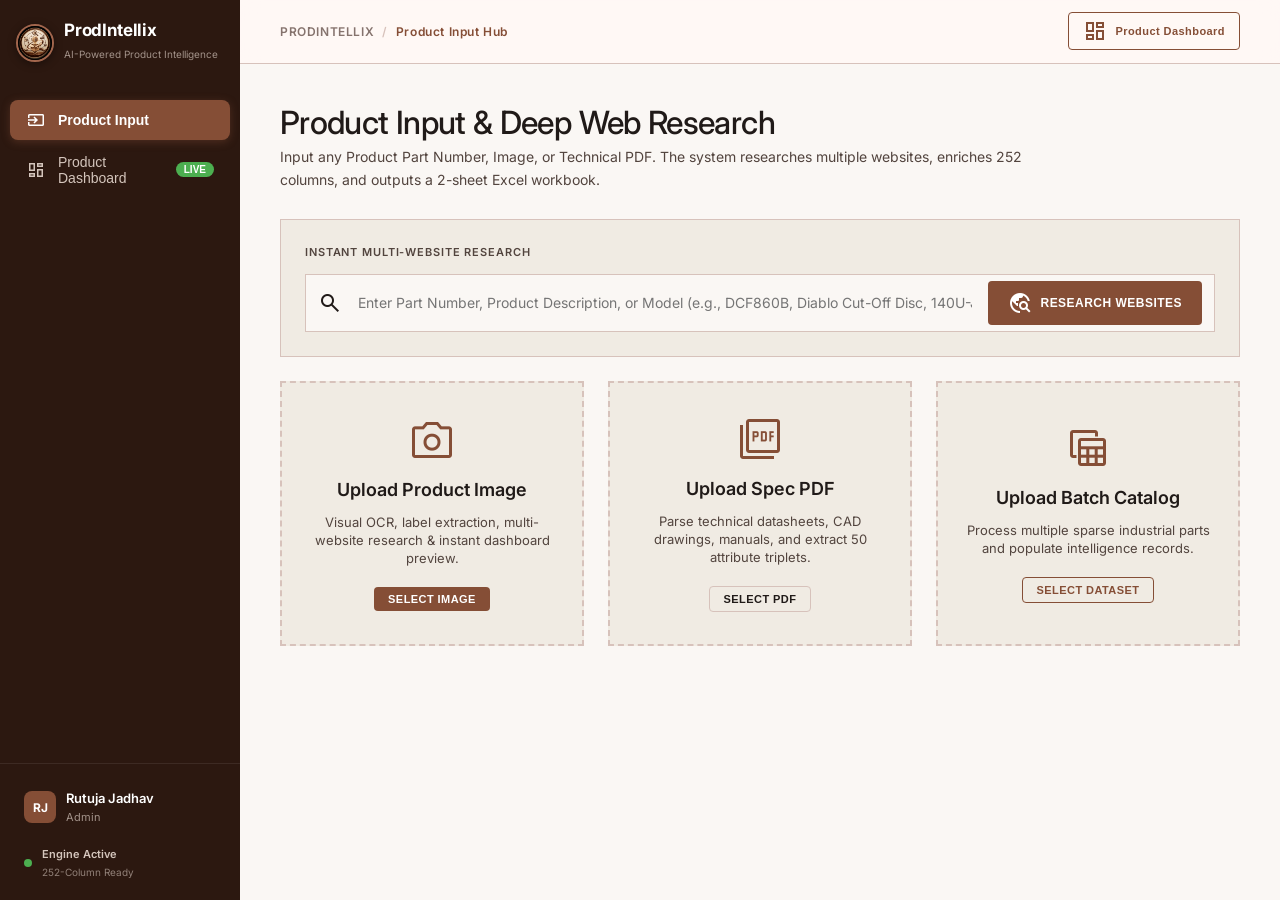
==== commit 30273b9e: "Fix: Add circular logo to static/logo.png, tab favicon, and fix 2-sheet Excel export" ====
--- a/templates/index.html
+++ b/templates/index.html
@@ -5,8 +5,9 @@
     <meta content="width=device-width, initial-scale=1.0" name="viewport"/>
     <title>ProdIntellix | AI-Powered Product Intelligence</title>
     
+    <!-- Favicon -->
     <link rel="icon" type="image/png" href="/static/logo.png"/>
-    <link rel="shortcut icon" href="/static/favicon.ico"/>
+    <link rel="shortcut icon" href="/static/logo.png"/>
     
     <!-- Fonts & Icons -->
     <link rel="preconnect" href="https://fonts.googleapis.com">
@@ -23,7 +24,7 @@
         <!-- ================= Fixed Sidebar ================= -->
         <aside class="app-sidebar">
             <div class="brand-container">
-                <img src="/static/logo.png" alt="ProdIntellix" class="brand-logo-img"/>
+                <img src="/static/logo.png" alt="ProdIntellix Logo" class="brand-logo-img"/>
                 <div class="brand-details">
                     <h1 class="brand-title">ProdIntellix</h1>
                     <span class="brand-tag">AI-Powered Product Intelligence</span>
@@ -93,43 +94,41 @@
                     <span class="input-card-tag">INSTANT MULTI-WEBSITE RESEARCH</span>
                     <div class="search-bar-row">
                         <span class="material-symbols-outlined text-outline text-[22px]">search</span>
-                        <input type="text" id="quick-research-input" placeholder="Enter Part Number, Product Description, or Model (e.g., 140U-J0D3-C40, DCF860B, WDTS7024RZ)..." onkeydown="if(event.key==='Enter') executeQuickResearch()"/>
+                        <input type="text" id="quick-research-input" placeholder="Enter Part Number, Product Description, or Model (e.g., DCF860B, Diablo Cut-Off Disc, 140U-J0D3-C40)..." onkeydown="if(event.key==='Enter') executeQuickResearch()"/>
                         <button class="btn btn-primary" onclick="executeQuickResearch()">
                             <span class="material-symbols-outlined text-[18px]">travel_explore</span>
                             RESEARCH WEBSITES
                         </button>
                     </div>
-
-                    <!-- What Can I Search Examples Chips -->
-                    <div class="search-examples-row">
-                        <span class="search-examples-label"><span class="material-symbols-outlined text-[14px]">lightbulb</span> Try Searching:</span>
-                        <button class="search-chip" onclick="setSearchQuery('Allen-Bradley 140U-J0D3-C40')">140U-J0D3-C40 (Circuit Breaker)</button>
-                        <button class="search-chip" onclick="setSearchQuery('Dewalt DCF860B')">Dewalt DCF860B (Impact Driver)</button>
-                        <button class="search-chip" onclick="setSearchQuery('Whirlpool WDTS7024RZ')">Whirlpool WDTS7024RZ</button>
-                        <button class="search-chip" onclick="setSearchQuery('Diablo D0724A')">Diablo D0724A (Saw Blade)</button>
-                        <button class="search-chip" onclick="setSearchQuery('Milwaukee 2804-20')">Milwaukee 2804-20</button>
-                        <button class="search-chip" onclick="setSearchQuery('Siemens 3RT2015')">Siemens 3RT2015</button>
-                    </div>
-                </div>
-
-                <!-- Multimodal Unified Dropzones (Single Box for PDF + Image, Plus Batch Catalog) -->
+                </div>
+
+                <!-- Multimodal Dropzones (Image, PDF, Bulk File) -->
                 <div class="upload-grid-layout" style="margin-top: 24px;">
-                    <!-- Single Unified Dropzone for Image or PDF -->
-                    <div class="upload-card" onclick="triggerInput('unified-file-input')">
-                        <span class="material-symbols-outlined upload-card-icon">photo_library</span>
-                        <h3 class="upload-card-title">Upload Product Image or Spec PDF</h3>
-                        <p class="upload-card-desc">Visual OCR, label extraction, technical datasheets, CAD drawings, manuals, and automatic 50 attribute extraction.</p>
-                        <input type="file" id="unified-file-input" accept=".pdf,image/*" style="display: none;" onchange="handleUnifiedUpload(event)"/>
-                        <button class="btn btn-primary btn-sm" style="margin-top: 10px;">SELECT IMAGE OR PDF</button>
+                    <!-- Image Ingestion Dropzone -->
+                    <div class="upload-card" onclick="triggerInput('image-file-input')">
+                        <span class="material-symbols-outlined upload-card-icon">photo_camera</span>
+                        <h3 class="upload-card-title">Upload Product Image</h3>
+                        <p class="upload-card-desc">Visual OCR, label extraction, multi-website research & instant dashboard preview.</p>
+                        <input type="file" id="image-file-input" accept="image/*" style="display: none;" onchange="handleImageUpload(event)"/>
+                        <button class="btn btn-primary btn-sm">SELECT IMAGE</button>
+                    </div>
+
+                    <!-- PDF Ingestion Dropzone -->
+                    <div class="upload-card" onclick="triggerInput('pdf-file-input')">
+                        <span class="material-symbols-outlined upload-card-icon">picture_as_pdf</span>
+                        <h3 class="upload-card-title">Upload Spec PDF</h3>
+                        <p class="upload-card-desc">Parse technical datasheets, CAD drawings, manuals, and extract 50 attribute triplets.</p>
+                        <input type="file" id="pdf-file-input" accept=".pdf" style="display: none;" onchange="handlePdfUpload(event)"/>
+                        <button class="btn btn-secondary btn-sm">SELECT PDF</button>
                     </div>
 
                     <!-- Bulk Dataset Ingestion Dropzone -->
                     <div class="upload-card" onclick="triggerInput('csv-file-input')">
                         <span class="material-symbols-outlined upload-card-icon">table_view</span>
-                        <h3 class="upload-card-title">Upload Batch Catalog (1,000 Rows)</h3>
-                        <p class="upload-card-desc">Process multiple sparse industrial parts, match multi-source data, and populate 252-column intelligence records.</p>
+                        <h3 class="upload-card-title">Upload Batch Catalog</h3>
+                        <p class="upload-card-desc">Process multiple sparse industrial parts and populate intelligence records.</p>
                         <input type="file" id="csv-file-input" accept=".csv,.xlsx,.xls" style="display: none;" onchange="handleCsvUpload(event)"/>
-                        <button class="btn btn-outline btn-sm" style="margin-top: 10px;">SELECT DATASET</button>
+                        <button class="btn btn-outline btn-sm">SELECT DATASET</button>
                     </div>
                 </div>
 
@@ -159,43 +158,6 @@
                         <div class="links-cards-grid" id="res-links-grid">
                             <!-- Populated via JS -->
                         </div>
-                    </div>
-                </div>
-
-                <!-- Recent Research History on Input View -->
-                <div class="history-card" style="margin-top: 32px;">
-                    <div class="history-header-row">
-                        <div>
-                            <h3 class="pipeline-title">Recent Research History</h3>
-                            <p class="text-muted" style="font-size: 13px;">Recently researched products and past queries. Click 'VIEW' to load onto the Product Dashboard.</p>
-                        </div>
-                        <button class="btn btn-outline btn-sm" onclick="loadResearchHistory()">
-                            <span class="material-symbols-outlined text-[16px]">refresh</span>
-                            REFRESH HISTORY
-                        </button>
-                    </div>
-
-                    <div class="history-table-wrapper" style="margin-top: 16px;">
-                        <table class="history-table">
-                            <thead>
-                                <tr>
-                                    <th>PART NUMBER</th>
-                                    <th>BRAND</th>
-                                    <th>PRODUCT TITLE</th>
-                                    <th>CATEGORY</th>
-                                    <th>CONFIDENCE</th>
-                                    <th>TIME</th>
-                                    <th style="text-align: right;">ACTION</th>
-                                </tr>
-                            </thead>
-                            <tbody id="history-table-body-input">
-                                <tr>
-                                    <td colspan="7" style="text-align: center; color: var(--text-muted); padding: 24px;">
-                                        Loading research history...
-                                    </td>
-                                </tr>
-                            </tbody>
-                        </table>
                     </div>
                 </div>
             </main>
--- a/static/style.css
+++ b/static/style.css
@@ -87,14 +87,18 @@
 }
 
 .brand-logo-img {
-    width: 34px;
-    height: 34px;
-    object-fit: contain;
-    border-radius: var(--radius-sm);
-    background-color: rgba(255, 255, 255, 0.1);
-    padding: 2px;
-    border: 1px solid rgba(255, 255, 255, 0.2);
+    width: 38px;
+    height: 38px;
+    border-radius: 50%;
+    object-fit: cover;
+    border: 2px solid #a2664d;
+    box-shadow: 0 2px 8px rgba(0, 0, 0, 0.4);
     flex-shrink: 0;
+    transition: transform 0.2s ease;
+}
+
+.brand-logo-img:hover {
+    transform: scale(1.08);
 }
 
 .brand-title {
@@ -402,51 +406,15 @@
     outline: none;
     font-size: 14px;
     color: var(--text-main);
-.search-examples-row {
-    display: flex;
-    align-items: center;
-    flex-wrap: wrap;
-    gap: 8px;
-    margin-top: 14px;
-    font-size: 12px;
-}
-
-.search-examples-label {
-    display: inline-flex;
-    align-items: center;
-    gap: 4px;
-    font-weight: 700;
-    color: var(--text-muted);
-    font-size: 11px;
-    letter-spacing: 0.03em;
-    text-transform: uppercase;
-}
-
-.search-chip {
-    background-color: var(--bg-surface);
-    border: 1px solid var(--border-color);
-    color: var(--text-main);
-    padding: 4px 10px;
-    font-size: 11px;
-    font-weight: 600;
-    border-radius: var(--radius-full);
-    cursor: pointer;
-    transition: all 0.15s ease;
-    font-family: var(--font-mono);
-}
-
-.search-chip:hover {
-    border-color: var(--primary);
-    background-color: rgba(133, 78, 54, 0.08);
-    color: var(--primary);
-    transform: translateY(-1px);
+    padding: 8px 4px;
+    font-family: var(--font-main);
 }
 
 /* ================= Multimodal Upload Dropzones ================= */
 .upload-grid-layout {
     display: grid;
-    grid-template-columns: 1fr 1fr;
-    gap: 20px;
+    grid-template-columns: repeat(3, 1fr);
+    gap: 24px;
 }
 
 .upload-card {
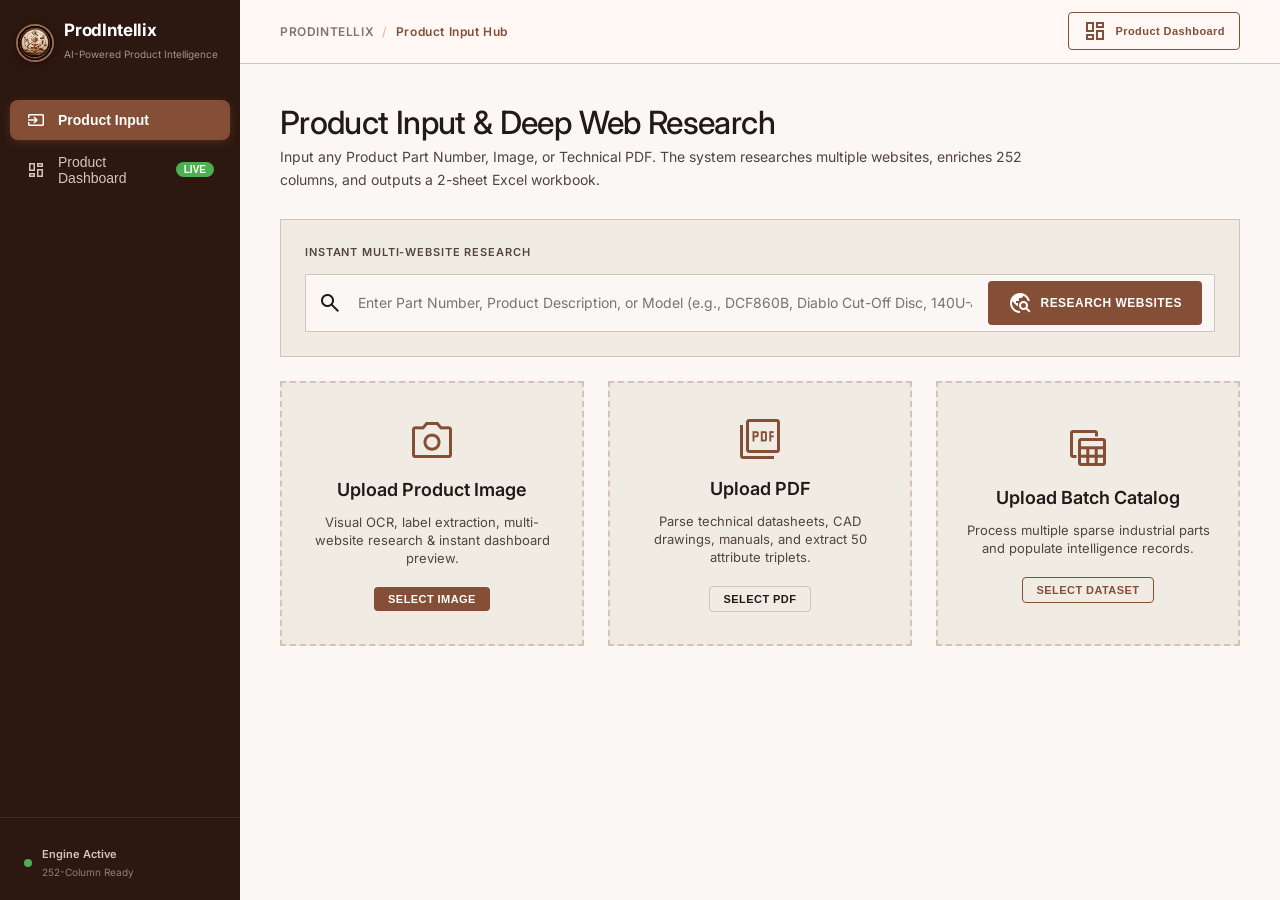
==== commit ac9bf14f: "UI: Make entire dashboard dynamically update per researched product search" ====
--- a/templates/index.html
+++ b/templates/index.html
@@ -45,13 +45,7 @@
             </nav>
 
             <div class="sidebar-footer">
-                <div class="user-profile-card">
-                    <div class="user-avatar">RJ</div>
-                    <div class="user-info">
-                        <span class="user-name">Rutuja Jadhav</span>
-                        <span class="user-role">Admin</span>
-                    </div>
-                </div>
+
                 <div class="system-status-indicator" style="margin-top: 8px;">
                     <div class="status-dot online"></div>
                     <div class="status-info">
@@ -116,7 +110,7 @@
                     <!-- PDF Ingestion Dropzone -->
                     <div class="upload-card" onclick="triggerInput('pdf-file-input')">
                         <span class="material-symbols-outlined upload-card-icon">picture_as_pdf</span>
-                        <h3 class="upload-card-title">Upload Spec PDF</h3>
+                        <h3 class="upload-card-title">Upload  PDF</h3>
                         <p class="upload-card-desc">Parse technical datasheets, CAD drawings, manuals, and extract 50 attribute triplets.</p>
                         <input type="file" id="pdf-file-input" accept=".pdf" style="display: none;" onchange="handlePdfUpload(event)"/>
                         <button class="btn btn-secondary btn-sm">SELECT PDF</button>
@@ -147,7 +141,7 @@
                             </button>
                             <button class="btn btn-secondary btn-sm" onclick="downloadCurrentProductExcel()">
                                 <span class="material-symbols-outlined text-[16px]">download</span>
-                                2-SHEET EXCEL
+                                Product Sheet
                             </button>
                         </div>
                     </div>
@@ -169,16 +163,7 @@
                         <h1 class="view-title">Product Intelligence Dashboard</h1>
                         <p class="view-subtitle">Live intelligence for the current searched product, 2-sheet Excel exports, and historical research repository.</p>
                     </div>
-                    <div class="view-actions">
-                        <button class="btn btn-primary" onclick="downloadCurrentProductExcel()">
-                            <span class="material-symbols-outlined text-[18px]">table_view</span>
-                            DOWNLOAD 2-SHEET EXCEL (.XLSX)
-                        </button>
-                        <button class="btn btn-secondary" onclick="syncCurrentProductToSheets()">
-                            <span class="material-symbols-outlined text-[18px]">sync</span>
-                            SYNC TO GOOGLE SHEETS
-                        </button>
-                    </div>
+                    
                 </header>
 
                 <!-- Current Searched Product Hero Widget -->
@@ -218,8 +203,7 @@
                                 <span class="material-symbols-outlined">description</span>
                             </div>
                             <div class="excel-notice-body">
-                                <h4>2-Sheet Excel Export Available for this Product</h4>
-                                <p>Sheet 1: <strong>Product Details</strong> (252 commerce attributes) | Sheet 2: <strong>Search Links</strong> (all authoritative portals & datasheets).</p>
+                                <h4>Export Excel sheet ofProduct</h4>
                             </div>
                             <button class="btn btn-primary btn-sm" onclick="downloadCurrentProductExcel()">
                                 <span class="material-symbols-outlined text-[16px]">download</span>
@@ -229,7 +213,7 @@
 
                         <!-- Discovered Research Sources on Dashboard -->
                         <div class="dashboard-section" style="margin-top: 24px;">
-                            <h3 class="section-heading-sm">STEP 3 — MULTI-SOURCE DISCOVERY:</h3>
+                            <h3 class="section-heading-sm">MULTI-SOURCE DISCOVERY:</h3>
                             <div class="links-cards-grid" id="dashboard-links-grid">
                                 <!-- Populated dynamically -->
                             </div>
@@ -240,7 +224,6 @@
                             <!-- Step 4: RAG Retrieved Evidence -->
                             <div class="step-panel-card">
                                 <div class="step-panel-header">
-                                    <span class="step-badge">STEP 4 — RAG</span>
                                     <h4 class="step-panel-title">Retrieved Evidence Chunks</h4>
                                 </div>
                                 <div class="rag-evidence-box" id="dashboard-rag-evidence">
@@ -264,7 +247,6 @@
                             <!-- Step 5: AI Extraction -->
                             <div class="step-panel-card">
                                 <div class="step-panel-header">
-                                    <span class="step-badge">STEP 5 — AI EXTRACTION</span>
                                     <h4 class="step-panel-title">Technical Specs & Attributes</h4>
                                 </div>
                                 <div class="specs-pill-grid" id="dashboard-specs-grid">
@@ -278,7 +260,6 @@
                             <!-- Step 6: Multi-Source Validation -->
                             <div class="step-panel-card">
                                 <div class="step-panel-header">
-                                    <span class="step-badge">STEP 6 — VALIDATION</span>
                                     <h4 class="step-panel-title">Multi-Source Consensus</h4>
                                 </div>
                                 <div class="validation-consensus-box">
@@ -301,7 +282,6 @@
                             <!-- Step 7: Review & Conflict Resolution -->
                             <div class="step-panel-card review-conflict-card">
                                 <div class="step-panel-header">
-                                    <span class="step-badge warning">STEP 7 — REVIEW</span>
                                     <h4 class="step-panel-title">Conflict Arbitration</h4>
                                 </div>
                                 <div class="conflict-alert-box">
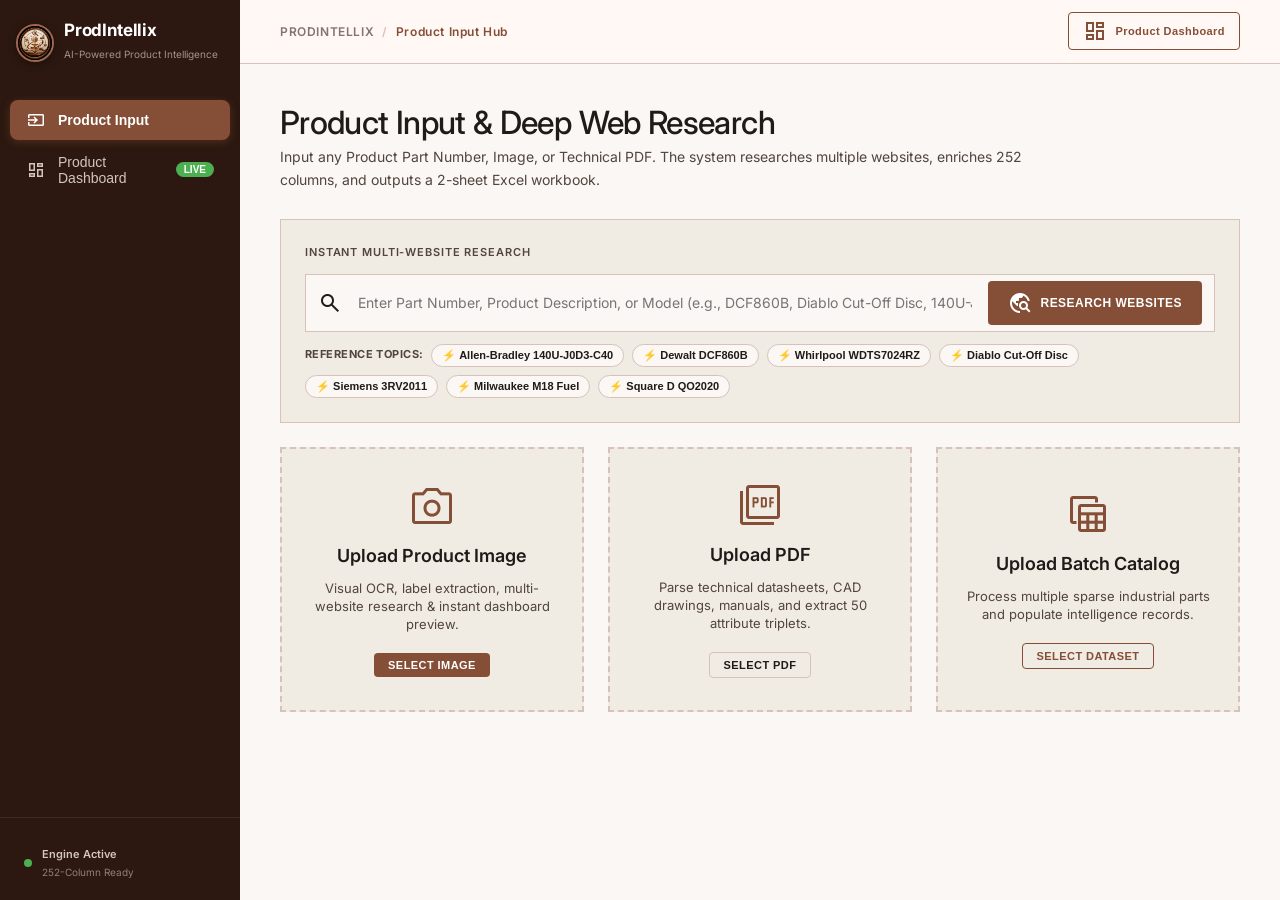
==== commit 87c66874: "UI: Add quick reference product topic chips under search bar with 1-click research" ====
--- a/templates/index.html
+++ b/templates/index.html
@@ -94,6 +94,17 @@
                             RESEARCH WEBSITES
                         </button>
                     </div>
+                    <!-- Clickable Reference Topics -->
+                    <div class="search-sample-chips-row" style="margin-top: 12px; display: flex; align-items: center; gap: 8px; flex-wrap: wrap;">
+                        <span class="sample-chips-label" style="font-size: 11px; font-weight: 700; color: var(--text-muted); text-transform: uppercase; letter-spacing: 0.04em;">Reference Topics:</span>
+                        <button class="sample-topic-chip" onclick="quickSearchTopic('Allen-Bradley 140U-J0D3-C40')">⚡ Allen-Bradley 140U-J0D3-C40</button>
+                        <button class="sample-topic-chip" onclick="quickSearchTopic('Dewalt DCF860B')">⚡ Dewalt DCF860B</button>
+                        <button class="sample-topic-chip" onclick="quickSearchTopic('Whirlpool WDTS7024RZ')">⚡ Whirlpool WDTS7024RZ</button>
+                        <button class="sample-topic-chip" onclick="quickSearchTopic('Diablo Cut-Off Disc')">⚡ Diablo Cut-Off Disc</button>
+                        <button class="sample-topic-chip" onclick="quickSearchTopic('Siemens 3RV2011')">⚡ Siemens 3RV2011</button>
+                        <button class="sample-topic-chip" onclick="quickSearchTopic('Milwaukee M18 Fuel')">⚡ Milwaukee M18 Fuel</button>
+                        <button class="sample-topic-chip" onclick="quickSearchTopic('Square D QO2020')">⚡ Square D QO2020</button>
+                    </div>
                 </div>
 
                 <!-- Multimodal Dropzones (Image, PDF, Bulk File) -->
@@ -312,7 +323,6 @@
                         <!-- Step 8: Marketing & Commercial Enrichment -->
                         <div class="step-panel-card" style="margin-top: 24px;">
                             <div class="step-panel-header">
-                                <span class="step-badge">STEP 8 — ENRICHMENT</span>
                                 <h4 class="step-panel-title">Commercial Copy, 20 Structured Features & Target Applications</h4>
                             </div>
                             <div class="enrichment-content-grid" style="display: grid; grid-template-columns: 1fr 1fr; gap: 20px; margin-top: 12px;">
@@ -362,7 +372,6 @@
                         <!-- Step 9: Final Output Call to Action -->
                         <div class="step-9-output-card" style="margin-top: 24px;">
                             <div class="step-9-left">
-                                <span class="step-badge" style="background-color: var(--primary); color: #fff;">STEP 9 — OUTPUT</span>
                                 <h3 style="margin-top: 6px; font-size: 18px; font-weight: 700;">Produce Final 2-Sheet Excel Catalog</h3>
                                 <p class="text-muted" style="font-size: 13px;">Click to generate <strong>ProdIntellix_Output.xlsx</strong> containing 252 enriched attributes and all discovered search links.</p>
                             </div>
--- a/static/style.css
+++ b/static/style.css
@@ -410,6 +410,44 @@
     font-family: var(--font-main);
 }
 
+.search-sample-chips-row {
+    display: flex;
+    align-items: center;
+    gap: 8px;
+    flex-wrap: wrap;
+}
+
+.sample-chips-label {
+    font-size: 11px;
+    font-weight: 700;
+    color: var(--text-muted);
+    text-transform: uppercase;
+    letter-spacing: 0.04em;
+}
+
+.sample-topic-chip {
+    background-color: var(--bg-surface);
+    border: 1px solid var(--border-color);
+    color: var(--text-main);
+    font-size: 11px;
+    font-weight: 600;
+    padding: 4px 10px;
+    border-radius: var(--radius-full);
+    cursor: pointer;
+    transition: all 0.15s ease;
+    display: inline-flex;
+    align-items: center;
+    gap: 4px;
+}
+
+.sample-topic-chip:hover {
+    background-color: var(--primary);
+    color: #fff;
+    border-color: var(--primary);
+    transform: translateY(-1px);
+    box-shadow: 0 2px 6px rgba(133, 78, 54, 0.2);
+}
+
 /* ================= Multimodal Upload Dropzones ================= */
 .upload-grid-layout {
     display: grid;
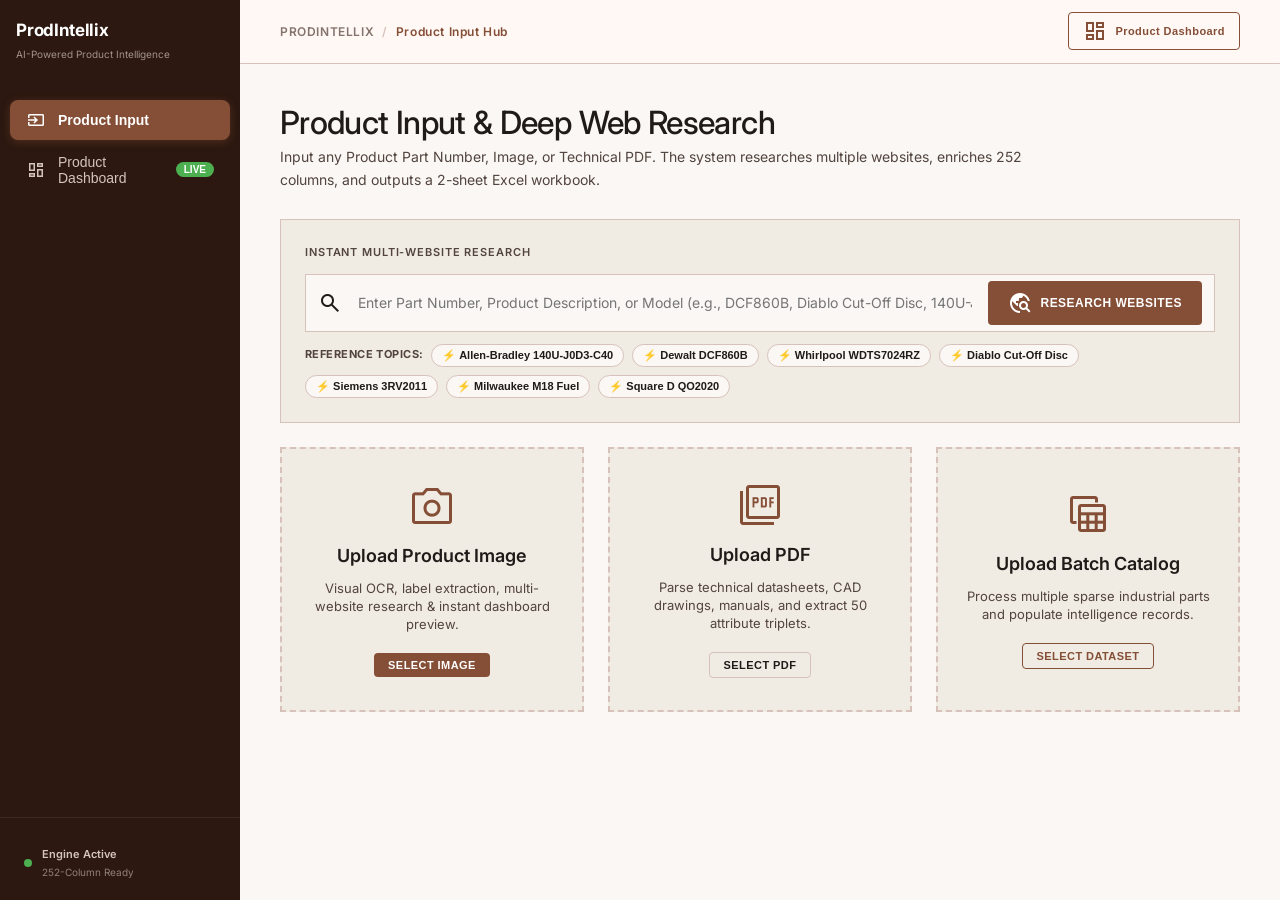
==== commit cd40f3fb: "feat: Integrate Razorpay AI Platform, Multimodal Photo & PDF Analysis, HSN/GST Tax Slabs, Merchant R" ====
--- a/templates/index.html
+++ b/templates/index.html
@@ -24,12 +24,12 @@
         <!-- ================= Fixed Sidebar ================= -->
         <aside class="app-sidebar">
             <div class="brand-container">
-                <img src="/static/logo.png" alt="ProdIntellix Logo" class="brand-logo-img"/>
                 <div class="brand-details">
                     <h1 class="brand-title">ProdIntellix</h1>
                     <span class="brand-tag">AI-Powered Product Intelligence</span>
                 </div>
             </div>
+
 
             <!-- Navigation Links -->
             <nav class="sidebar-nav">
